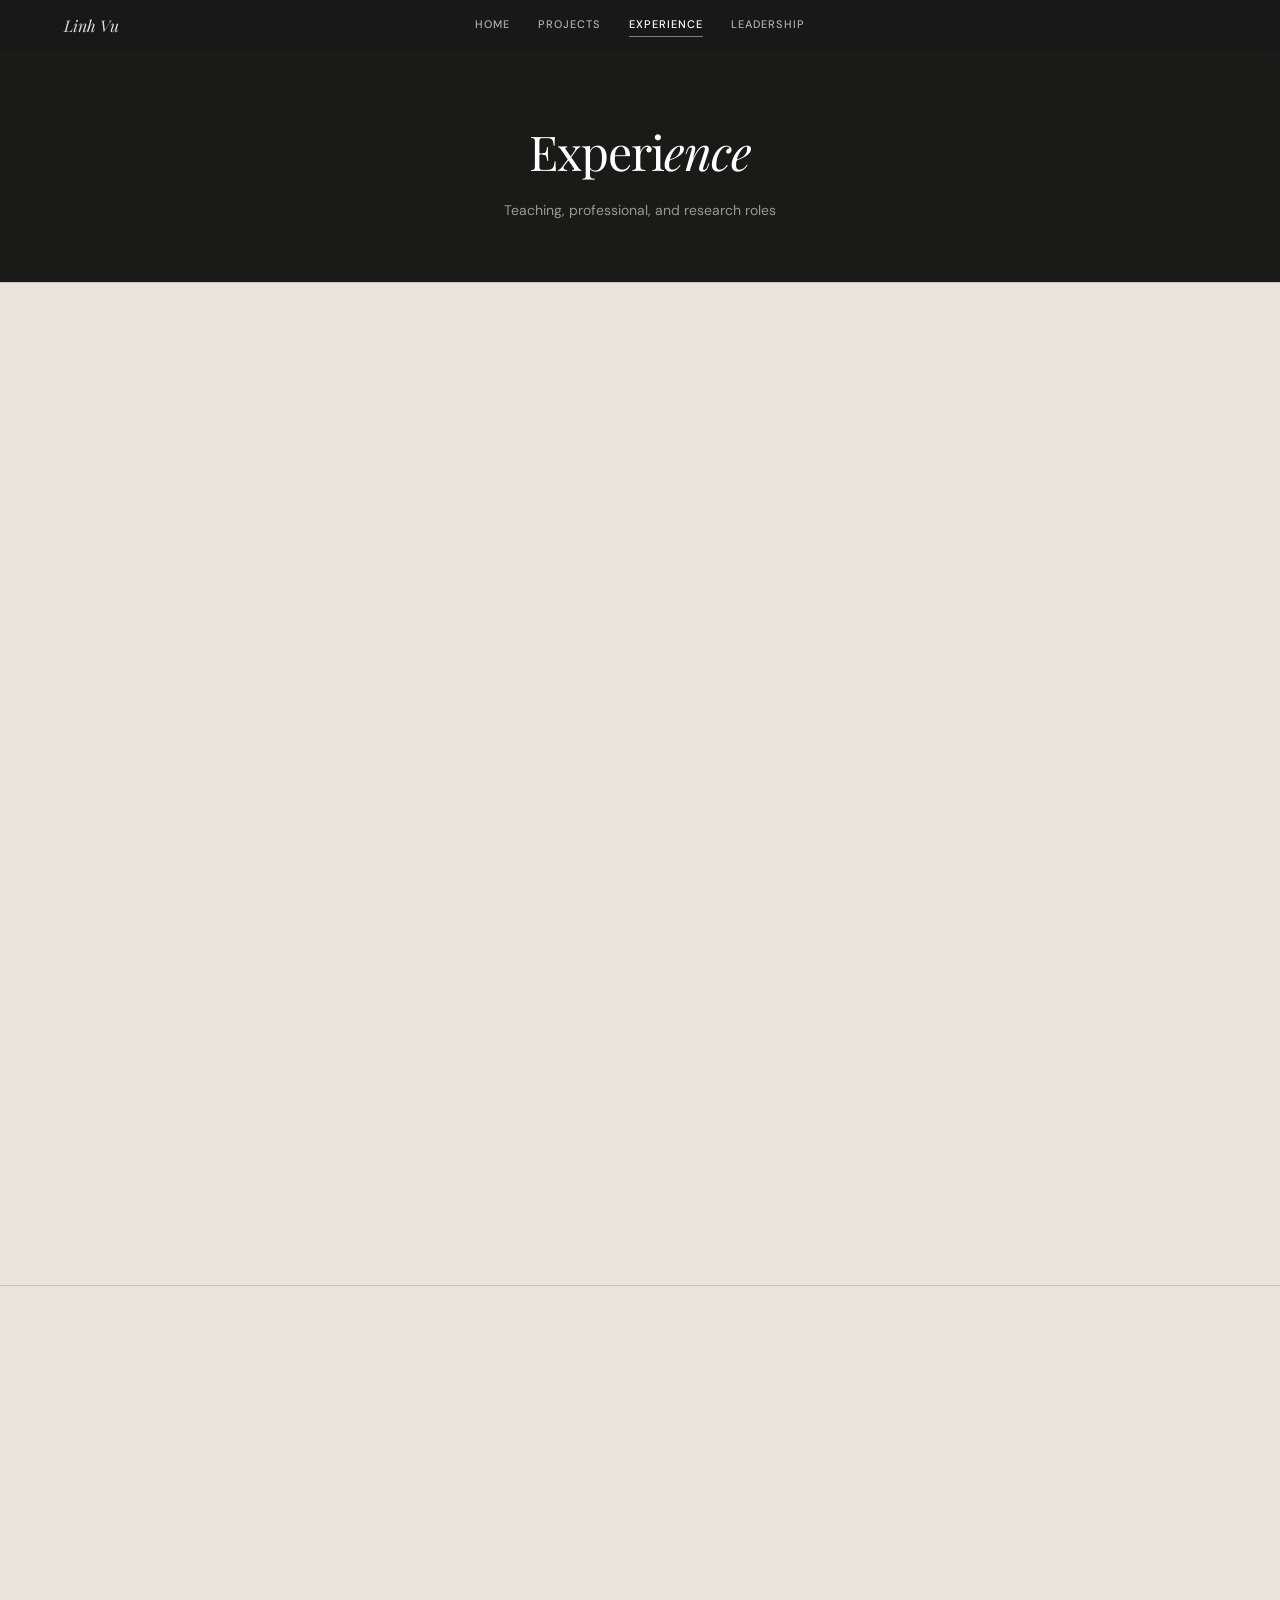
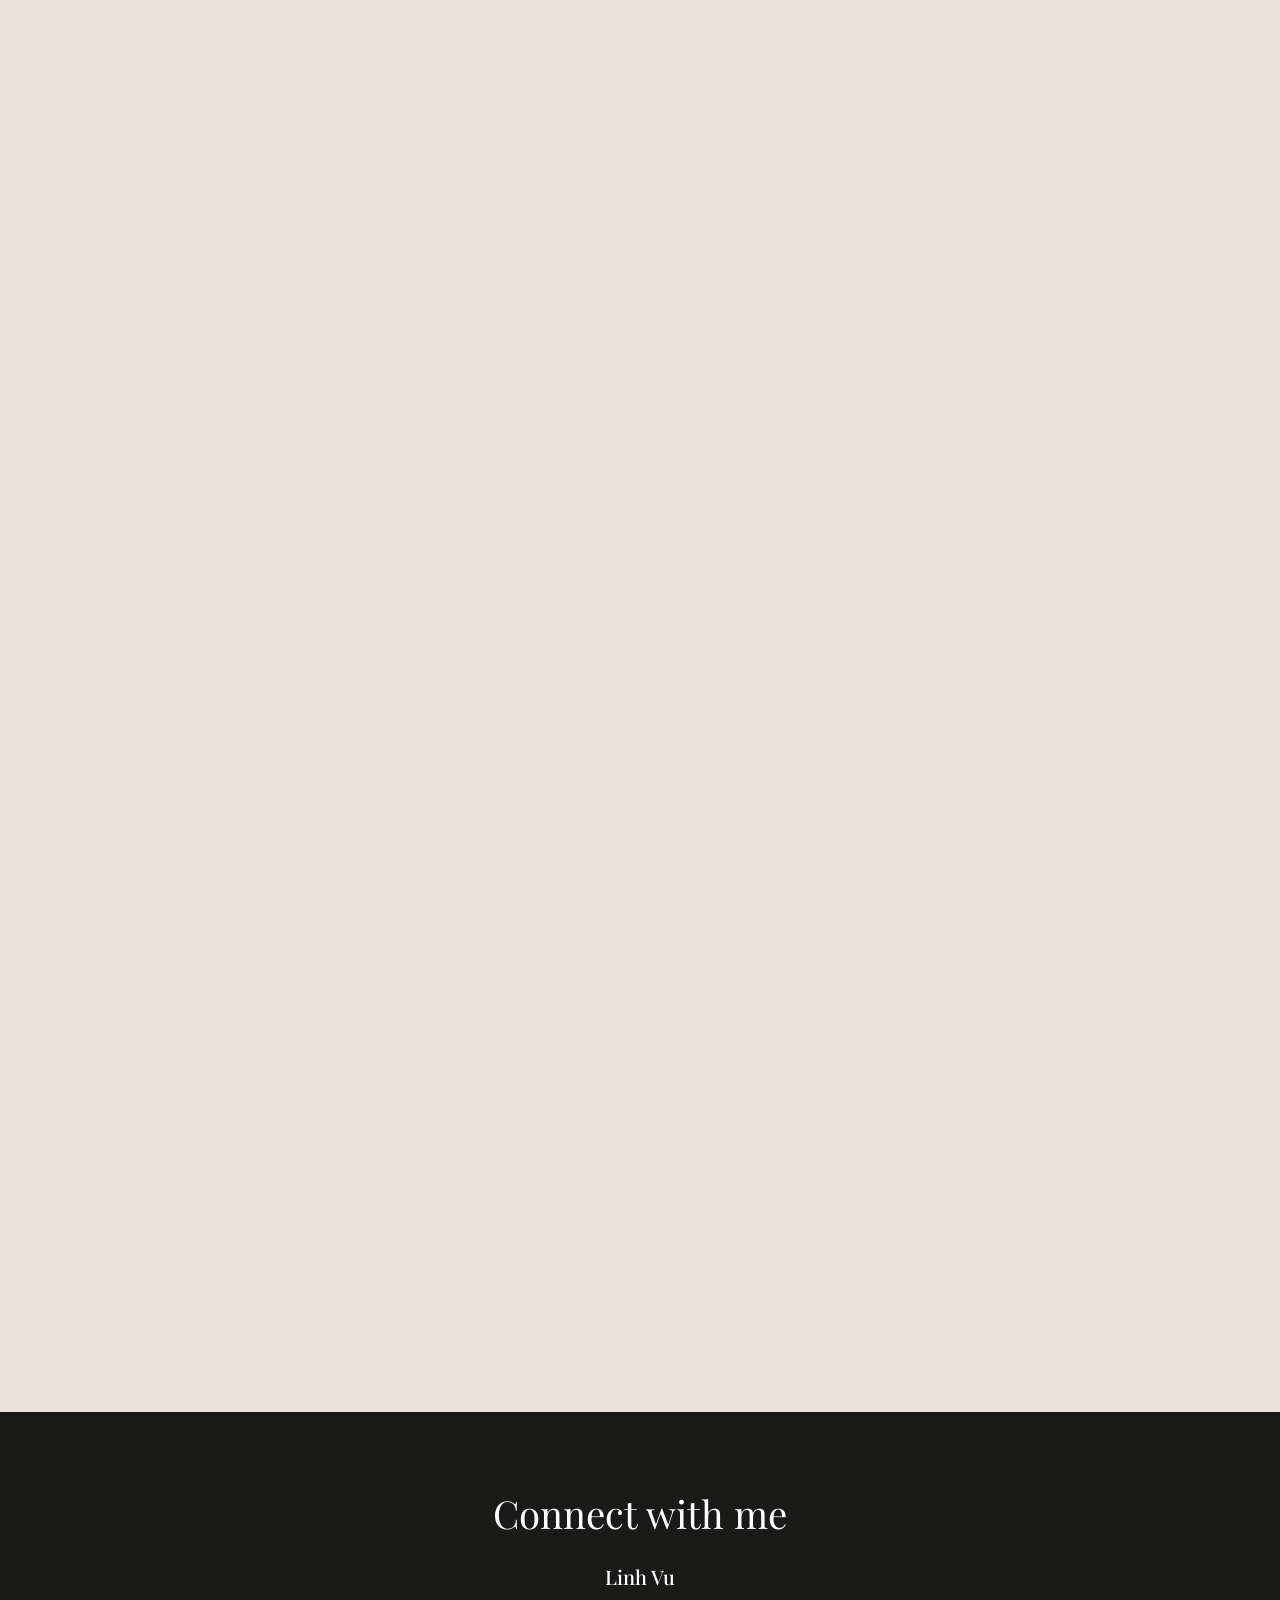
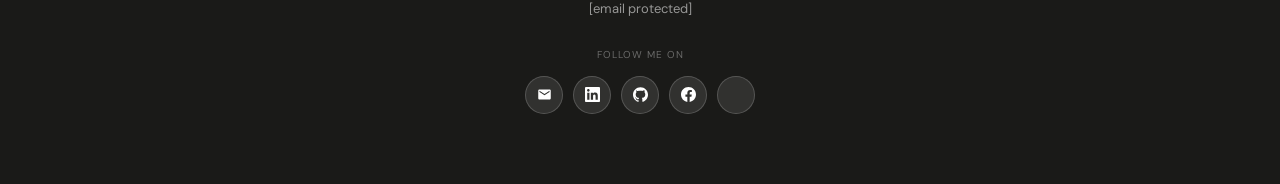
==== experience.html @ 5cef5784 "Add files via upload" ====
<!DOCTYPE html>
<html lang="en">
<head>
  <meta charset="UTF-8" />
  <meta name="viewport" content="width=device-width, initial-scale=1.0" />
  <title>Experience — Linh Vu</title>
  <link rel="preconnect" href="https://fonts.googleapis.com" />
  <link rel="preconnect" href="https://fonts.gstatic.com" crossorigin />
  <link href="https://fonts.googleapis.com/css2?family=Playfair+Display:ital,wght@0,400;0,500;0,700;1,400;1,500&family=DM+Sans:wght@300;400;500&display=swap" rel="stylesheet" />
  <link rel="stylesheet" href="style.css" />
</head>
<body>
<nav>
  <span class="nav-brand">Linh Vu</span>
  <div class="nav-links">
    <a href="index.html">Home</a>
    <a href="projects.html">Projects</a>
    <a href="experience.html" class="active">Experience</a>
    <a href="leadership.html">Leadership</a>
  </div>
  <div></div>
</nav>

<div class="page-hero">
  <h1>Experi<em>ence</em></h1>
  <p>Teaching, professional, and research roles</p>
</div>

<!-- briefcase icon dot used throughout -->

<section class="section" id="teaching">
  <div class="section-inner">
    <div class="section-label-wrap reveal"><div class="section-label">Teaching Experience</div></div>
    <div class="section-content">
      <div class="timeline reveal">

        <div class="timeline-item">
          <div class="timeline-dot"><svg viewBox="0 0 24 24"><rect x="2" y="7" width="20" height="14" rx="2"/><path d="M16 7V5a2 2 0 00-2-2h-4a2 2 0 00-2 2v2"/></svg></div>
          <div class="timeline-card">
            <div class="timeline-card-header">
              <div class="timeline-card-title">Freelance Tutor and Academic Adviser</div>
              <div class="timeline-card-date"><svg viewBox="0 0 24 24"><rect x="3" y="4" width="18" height="18" rx="2"/><line x1="16" y1="2" x2="16" y2="6"/><line x1="8" y1="2" x2="8" y2="6"/><line x1="3" y1="10" x2="21" y2="10"/></svg>Aug 2020 – Present</div>
            </div>
            <span class="timeline-card-org">Independent</span>
            <ul class="timeline-card-bullets">
              <li>Provide personalized instruction to students from secondary school to undergraduate levels in Data Analysis, Statistics, Calculus, Mathematics, Business Management, Economics, and Econometrics; prepare students for standardized tests through revision sessions and test-taking strategy coaching.</li>
              <li>Deliver academic advising on study pathways, major selection, and career orientation; support students in preparing applications for colleges, international programs, and scholarships.</li>
              <li>Maintained communication with students and parents to provide updates on learning progress.</li>
            </ul>
          </div>
        </div>

        <div class="timeline-item">
          <div class="timeline-dot"><svg viewBox="0 0 24 24"><rect x="2" y="7" width="20" height="14" rx="2"/><path d="M16 7V5a2 2 0 00-2-2h-4a2 2 0 00-2 2v2"/></svg></div>
          <div class="timeline-card">
            <div class="timeline-card-header">
              <div class="timeline-card-title">Undergraduate Associate (UA)</div>
              <div class="timeline-card-date"><svg viewBox="0 0 24 24"><rect x="3" y="4" width="18" height="18" rx="2"/><line x1="16" y1="2" x2="16" y2="6"/><line x1="8" y1="2" x2="8" y2="6"/><line x1="3" y1="10" x2="21" y2="10"/></svg>Sep 2023 – May 2024</div>
            </div>
            <span class="timeline-card-org">Rinella Learning Center, Miami University, United States of America</span>
            <ul class="timeline-card-bullets">
              <li>Supported research responsibilities: literature organization, data preparation, variable coding, and preliminary descriptive analysis; observed class sessions and provided qualitative feedback on student assignments to inform grading.</li>
              <li>Met with faculty mentor weekly to discuss student progress and teaching and research objectives.</li>
            </ul>
          </div>
        </div>

        <div class="timeline-item">
          <div class="timeline-dot"><svg viewBox="0 0 24 24"><rect x="2" y="7" width="20" height="14" rx="2"/><path d="M16 7V5a2 2 0 00-2-2h-4a2 2 0 00-2 2v2"/></svg></div>
          <div class="timeline-card">
            <div class="timeline-card-header">
              <div class="timeline-card-title">Supplemental Instruction (SI) Leader and Peer Tutor</div>
              <div class="timeline-card-date"><svg viewBox="0 0 24 24"><rect x="3" y="4" width="18" height="18" rx="2"/><line x1="16" y1="2" x2="16" y2="6"/><line x1="8" y1="2" x2="8" y2="6"/><line x1="3" y1="10" x2="21" y2="10"/></svg>Aug 2022 – May 2023</div>
            </div>
            <span class="timeline-card-org">Department of Statistics, Miami University, United States of America</span>
            <ul class="timeline-card-bullets">
              <li>Selected as a SI Leader and Peer Tutor for undergraduate data science courses; completed mandatory training in evidence-based peer teaching methodologies and collaborative learning techniques.</li>
              <li>Delivered two SI sessions per week focused on helping students "learn how to learn": note-taking strategies, memory skills, self-testing methods, and test preparation techniques.</li>
            </ul>
          </div>
        </div>

      </div>
    </div>
  </div>
</section>

<section class="section" id="professional">
  <div class="section-inner">
    <div class="section-label-wrap reveal"><div class="section-label">Professional Experience</div></div>
    <div class="section-content">
      <div class="timeline reveal">

        <div class="timeline-item">
          <div class="timeline-dot"><svg viewBox="0 0 24 24"><rect x="2" y="7" width="20" height="14" rx="2"/><path d="M16 7V5a2 2 0 00-2-2h-4a2 2 0 00-2 2v2"/></svg></div>
          <div class="timeline-card">
            <div class="timeline-card-header">
              <div class="timeline-card-title">Business Consultant / Data Engineer</div>
              <div class="timeline-card-date"><svg viewBox="0 0 24 24"><rect x="3" y="4" width="18" height="18" rx="2"/><line x1="16" y1="2" x2="16" y2="6"/><line x1="8" y1="2" x2="8" y2="6"/><line x1="3" y1="10" x2="21" y2="10"/></svg>Sep 2024 – Jan 2025</div>
            </div>
            <span class="timeline-card-org">Bitcar Vietnam Joint Stock Company, Vietnam</span>
            <ul class="timeline-card-bullets">
              <li>Automated data collection workflows using Octoparse web scraping to extract competitor pricing, market trend data, customer reviews, and accessory pricing for EV models to inform Vietnam pre-launch strategy.</li>
              <li>Built data pipelines in Python to process 50K+ records and performed extensive EDA for competitor analysis and market analysis.</li>
            </ul>
          </div>
        </div>

        <div class="timeline-item">
          <div class="timeline-dot"><svg viewBox="0 0 24 24"><rect x="2" y="7" width="20" height="14" rx="2"/><path d="M16 7V5a2 2 0 00-2-2h-4a2 2 0 00-2 2v2"/></svg></div>
          <div class="timeline-card">
            <div class="timeline-card-header">
              <div class="timeline-card-title">Analytics Associate</div>
              <div class="timeline-card-date"><svg viewBox="0 0 24 24"><rect x="3" y="4" width="18" height="18" rx="2"/><line x1="16" y1="2" x2="16" y2="6"/><line x1="8" y1="2" x2="8" y2="6"/><line x1="3" y1="10" x2="21" y2="10"/></svg>Jun 2024 – Aug 2024</div>
            </div>
            <span class="timeline-card-org">CCS Fundraising, United States of America</span>
            <ul class="timeline-card-bullets">
              <li>Analyzed donor engagement patterns using R (tidyverse, caret) and Python; developed data preprocessing scripts for cleaning, transforming, and integrating complex donor databases.</li>
              <li>Built prototype analytics tools using MySQL, Docker, and Streamlit for donor retention visualization.</li>
              <li>Produced comprehensive reports and interactive dashboards to support fundraising strategies.</li>
            </ul>
          </div>
        </div>

        <div class="timeline-item">
          <div class="timeline-dot"><svg viewBox="0 0 24 24"><rect x="2" y="7" width="20" height="14" rx="2"/><path d="M16 7V5a2 2 0 00-2-2h-4a2 2 0 00-2 2v2"/></svg></div>
          <div class="timeline-card">
            <div class="timeline-card-header">
              <div class="timeline-card-title">Product Development Intern</div>
              <div class="timeline-card-date"><svg viewBox="0 0 24 24"><rect x="3" y="4" width="18" height="18" rx="2"/><line x1="16" y1="2" x2="16" y2="6"/><line x1="8" y1="2" x2="8" y2="6"/><line x1="3" y1="10" x2="21" y2="10"/></svg>Jun 2023 – Aug 2023</div>
            </div>
            <span class="timeline-card-org">Bristol-Myers Squibb, United States of America</span>
            <ul class="timeline-card-bullets">
              <li>Created automated reporting workflows using Microsoft Power Platform (Power Apps and Power Automate), reducing manual reporting time by approximately 80% and data entry errors by 50%.</li>
              <li>Designed standardized workflow documentation for portfolio reporting, adopted across the Portfolio Strategy team, increasing team productivity by approximately 25%.</li>
            </ul>
          </div>
        </div>

        <div class="timeline-item">
          <div class="timeline-dot"><svg viewBox="0 0 24 24"><rect x="2" y="7" width="20" height="14" rx="2"/><path d="M16 7V5a2 2 0 00-2-2h-4a2 2 0 00-2 2v2"/></svg></div>
          <div class="timeline-card">
            <div class="timeline-card-header">
              <div class="timeline-card-title">STEM Curriculum Developer (Project Collaborator)</div>
              <div class="timeline-card-date"><svg viewBox="0 0 24 24"><rect x="3" y="4" width="18" height="18" rx="2"/><line x1="16" y1="2" x2="16" y2="6"/><line x1="8" y1="2" x2="8" y2="6"/><line x1="3" y1="10" x2="21" y2="10"/></svg>Aug 2023 – Nov 2023</div>
            </div>
            <span class="timeline-card-org">GeneStory Joint Stock Company, Vietnam (Remote)</span>
            <ul class="timeline-card-bullets">
              <li>Designed a 4-module STEM education curriculum with project-based learning activities in biology, health sciences, and scientific computing for K-12 learners and parents.</li>
              <li>Created educational materials and videos for an Open Day event reaching 200+ participants.</li>
            </ul>
          </div>
        </div>

        <div class="timeline-item">
          <div class="timeline-dot"><svg viewBox="0 0 24 24"><rect x="2" y="7" width="20" height="14" rx="2"/><path d="M16 7V5a2 2 0 00-2-2h-4a2 2 0 00-2 2v2"/></svg></div>
          <div class="timeline-card">
            <div class="timeline-card-header">
              <div class="timeline-card-title">Business Analyst / Investor Relations Intern</div>
              <div class="timeline-card-date"><svg viewBox="0 0 24 24"><rect x="3" y="4" width="18" height="18" rx="2"/><line x1="16" y1="2" x2="16" y2="6"/><line x1="8" y1="2" x2="8" y2="6"/><line x1="3" y1="10" x2="21" y2="10"/></svg>May 2022 – Aug 2022</div>
            </div>
            <span class="timeline-card-org">GeneStory Joint Stock Company, Vietnam</span>
            <ul class="timeline-card-bullets">
              <li>Performed quantitative analysis and produced visualizations of customer insights and strategic roadmap for pharmaceutical and genomics industries; supported the Investor Relations team with market research and documentation for startup competitions.</li>
              <li>Collaborated with clinical experts to develop bilingual scientific genetic testing reports (English and Vietnamese) for healthcare providers.</li>
            </ul>
          </div>
        </div>

        <div class="timeline-item">
          <div class="timeline-dot"><svg viewBox="0 0 24 24"><rect x="2" y="7" width="20" height="14" rx="2"/><path d="M16 7V5a2 2 0 00-2-2h-4a2 2 0 00-2 2v2"/></svg></div>
          <div class="timeline-card">
            <div class="timeline-card-header">
              <div class="timeline-card-title">Data Integration and Visualization Intern</div>
              <div class="timeline-card-date"><svg viewBox="0 0 24 24"><rect x="3" y="4" width="18" height="18" rx="2"/><line x1="16" y1="2" x2="16" y2="6"/><line x1="8" y1="2" x2="8" y2="6"/><line x1="3" y1="10" x2="21" y2="10"/></svg>Aug 2022 – Apr 2023</div>
            </div>
            <span class="timeline-card-org">IT Services, Miami University, United States of America</span>
            <ul class="timeline-card-bullets">
              <li>Developed Excel-based metrics and formulas to measure customer satisfaction from campus surveys.</li>
              <li>Built Tableau dashboards to visualize IT service usage patterns and performance indicators for university stakeholders.</li>
              <li>Implemented an iPaaS solution to systematize task reminders and follow-ups, increasing productivity and responsiveness across the department.</li>
            </ul>
          </div>
        </div>

      </div>
    </div>
  </div>
</section>

<footer class="footer" id="connect">
  <div class="footer-title">Connect with me</div>
  <div class="footer-name">Linh Vu</div>
  <div class="footer-email"><a href="/cdn-cgi/l/email-protection" class="__cf_email__" data-cfemail="402c292e286e2e346e36353500272d21292c6e232f2d">[email&#160;protected]</a></div>
  <div class="footer-label">Follow me on</div>
  <div class="social-links">
    <a href="/cdn-cgi/l/email-protection#9af6f3f4f2b4f4eeb4ecefefdafdf7fbf3f6b4f9f5f7" class="social-link" title="Email"><svg viewBox="0 0 24 24"><path d="M20 4H4c-1.1 0-2 .9-2 2v12c0 1.1.9 2 2 2h16c1.1 0 2-.9 2-2V6c0-1.1-.9-2-2-2zm0 4l-8 5-8-5V6l8 5 8-5v2z"/></svg></a>
    <a href="https://www.linkedin.com/in/linhvu11/" target="_blank" class="social-link" title="LinkedIn"><svg viewBox="0 0 24 24"><path d="M20.447 20.452h-3.554v-5.569c0-1.328-.027-3.037-1.852-3.037-1.853 0-2.136 1.445-2.136 2.939v5.667H9.351V9h3.414v1.561h.046c.477-.9 1.637-1.85 3.37-1.85 3.601 0 4.267 2.37 4.267 5.455v6.286zM5.337 7.433c-1.144 0-2.063-.926-2.063-2.065 0-1.138.92-2.063 2.063-2.063 1.14 0 2.064.925 2.064 2.063 0 1.139-.925 2.065-2.064 2.065zm1.782 13.019H3.555V9h3.564v11.452zM22.225 0H1.771C.792 0 0 .774 0 1.729v20.542C0 23.227.792 24 1.771 24h20.451C23.2 24 24 23.227 24 22.271V1.729C24 .774 23.2 0 22.222 0h.003z"/></svg></a>
    <a href="https://github.com/linhvu115" target="_blank" class="social-link" title="GitHub"><svg viewBox="0 0 24 24"><path d="M12 .297c-6.63 0-12 5.373-12 12 0 5.303 3.438 9.8 8.205 11.385.6.113.82-.258.82-.577 0-.285-.01-1.04-.015-2.04-3.338.724-4.042-1.61-4.042-1.61C4.422 18.07 3.633 17.7 3.633 17.7c-1.087-.744.084-.729.084-.729 1.205.084 1.838 1.236 1.838 1.236 1.07 1.835 2.809 1.305 3.495.998.108-.776.417-1.305.76-1.605-2.665-.3-5.466-1.332-5.466-5.93 0-1.31.465-2.38 1.235-3.22-.135-.303-.54-1.523.105-3.176 0 0 1.005-.322 3.3 1.23.96-.267 1.98-.399 3-.405 1.02.006 2.04.138 3 .405 2.28-1.552 3.285-1.23 3.285-1.23.645 1.653.24 2.873.12 3.176.765.84 1.23 1.91 1.23 3.22 0 4.61-2.805 5.625-5.475 5.92.42.36.81 1.096.81 2.22 0 1.606-.015 2.896-.015 3.286 0 .315.21.69.825.57C20.565 22.092 24 17.592 24 12.297c0-6.627-5.373-12-12-12"/></svg></a>
    <a href="https://www.facebook.com/YOUR_FB" target="_blank" class="social-link" title="Facebook"><svg viewBox="0 0 24 24"><path d="M24 12.073c0-6.627-5.373-12-12-12s-12 5.373-12 12c0 5.99 4.388 10.954 10.125 11.854v-8.385H7.078v-3.47h3.047V9.43c0-3.007 1.792-4.669 4.533-4.669 1.312 0 2.686.235 2.686.235v2.953H15.83c-1.491 0-1.956.925-1.956 1.874v2.25h3.328l-.532 3.47h-2.796v8.385C19.612 23.027 24 18.062 24 12.073z"/></svg></a>
    <a href="https://medium.com/@YOUR_MEDIUM" target="_blank" class="social-link" title="Medium"><svg viewBox="0 0 24 24"><path d="M13.54 12a6.8 6.8 0 01-6.77 6.82A6.8 6.8 0 010 12a6.8 6.8 0 016.77-6.82A6.8 6.8 0 0113.54 12zM20.96 12c0 3.54-1.51 6.42-3.38 6.42-1.87 0-3.39-2.88-3.39-6.42s1.52-6.42 3.39-6.42 3.38 2.88 3.38 6.42M24 12c0 3.17-.53
---- style.css ----
:root {
  --bg: #e8e4db;
  --bg-card: #ede9e1;
  --bg-dark: #1a1a18;
  --text: #1a1a18;
  --text-light: #5a5a52;
  --border-subtle: #c8c4bb;
  --white: #ffffff;
  --serif: 'Playfair Display', Georgia, serif;
  --sans: 'DM Sans', system-ui, sans-serif;
  --nav-h: 52px;
  --content-max: 980px;
  /* min 20px so mobile has breathing room matching hero padding */
  --page-pad: clamp(20px, 5vw, 80px);
  --dot-size: 28px;
  --line-left: 13px; /* center of the 2px line = (dot-size/2) - 1 */
}

*, *::before, *::after { box-sizing: border-box; margin: 0; padding: 0; }
html { scroll-behavior: smooth; }
body {
  font-family: var(--sans);
  background: var(--bg);
  color: var(--text);
  font-size: 15px;
  line-height: 1.65;
  -webkit-font-smoothing: antialiased;
  min-width: 320px;
}
a { color: inherit; text-decoration: none; }

/* ══ NAV ══ */
nav {
  position: fixed; top: 0; left: 0; right: 0; z-index: 500;
  display: grid; grid-template-columns: 1fr auto 1fr;
  align-items: center;
  padding: 0 clamp(20px, 5vw, 80px);
  height: var(--nav-h);
  background: rgba(26,24,24,0.96);
  backdrop-filter: blur(10px);
}
.nav-brand {
  color: white; font-family: var(--serif); font-size: 1rem;
  font-style: italic; opacity: 0.85; justify-self: start;
}
.nav-links { display: flex; gap: 28px; align-items: center; }
nav a {
  color: rgba(255,255,255,0.65); font-size: 11px;
  letter-spacing: 0.09em; text-transform: uppercase; font-weight: 500;
  transition: color 0.2s; padding-bottom: 2px;
  border-bottom: 1.5px solid transparent;
}
nav a:hover { color: white; }
nav a.active { color: white; border-bottom-color: rgba(255,255,255,0.45); }

/* ══ SECTIONS ══ */
.section { padding: 80px 0; border-top: 1px solid var(--border-subtle); }
.section-inner {
  max-width: var(--content-max);
  margin: 0 auto;
  padding: 0 var(--page-pad);
}
.section-label-wrap { text-align: center; margin-bottom: 48px; }
.section-label { font-family: var(--sans); font-size: 1.6rem; font-weight: 700; color: var(--text); }
.section-label-hint { font-size: 12px; color: var(--text-light); font-style: italic; margin-top: 6px; }
.section-content { min-width: 0; }

/* ══ PAGE HERO ══ */
.page-hero {
  background: var(--bg-dark); color: white;
  padding: calc(var(--nav-h) + 60px) var(--page-pad) 60px;
  text-align: center;
}
.page-hero h1 { font-family: var(--serif); font-size: 3rem; font-weight: 400; letter-spacing: -0.02em; }
.page-hero h1 em { font-style: italic; }
.page-hero p { font-size: 14px; color: rgba(255,255,255,0.55); margin-top: 8px; }

/* ══════════════════════════════════════
   TIMELINE — fixed alignment
   Line is at left: var(--line-left) = 13px (center of 2px line)
   Dot (28px wide) center = left: 0 (timeline-item padding-left) - dot/2
   timeline padding-left = dot-size + gap = 28 + 20 = 48px
══════════════════════════════════════ */
.timeline {
  position: relative;
  padding-left: 48px; /* dot(28) + gap(20) */
}
/* The vertical line — centered at var(--line-left) */
.timeline::before {
  content: '';
  position: absolute;
  left: var(--line-left);
  top: -32px;   /* extend well above first dot for visual breathing room */
  bottom: 0;
  width: 2px;
  background: var(--bg-dark);
  border-radius: 1px;
}

.timeline-item { position: relative; margin-bottom: 24px; }
.timeline-item:last-child { margin-bottom: 0; }

/* Dot: centered on the line
   left = line-left - dot-size/2 = 13 - 14 = -1px relative to timeline
   But timeline-item starts at padding-left=48, so dot left = -(48 - line-left + dot-size/2)
   Simpler: absolute from timeline-item, left = -(48 - 13 - 14) = -21px... 
   Actually: dot center should be at x=13 from timeline left edge.
   timeline-item starts at x=48 in timeline.
   So dot left from timeline-item = 13 - 48 - dot-size/2 ... 
   Use: left = -(48px - 13px) - 14px = -35 - 14 = correct
   Simplest: left = calc(0px - 48px + var(--line-left) - var(--dot-size)/2)
           = calc(-48px + 13px - 14px) = -49px... 
   Just test empirically: dot.left = -42px centers a 28px dot on line at 13px from timeline edge
*/
.timeline-dot {
  position: absolute;
  left: -49px;   /* center of 28px dot aligns to line at x=13 from timeline edge */
  top: 16px;
  width: var(--dot-size);
  height: var(--dot-size);
  border-radius: 50%;
  background: var(--bg);
  border: 2px solid var(--bg-dark);
  display: flex; align-items: center; justify-content: center;
  z-index: 1;
}
.timeline-dot svg {
  width: 13px; height: 13px;
  stroke: var(--bg-dark); stroke-width: 1.8;
  fill: none; stroke-linecap: round; stroke-linejoin: round;
}

/* Card */
.timeline-card {
  background: var(--bg-card);
  border: 1.5px solid var(--bg-dark);
  border-radius: 8px;
  padding: 20px 24px;
  transition: box-shadow 0.2s, transform 0.2s;
}
.timeline-card:hover { box-shadow: 0 4px 20px rgba(0,0,0,0.12); transform: translateY(-1px); }

.timeline-card-header {
  display: flex; justify-content: space-between;
  align-items: flex-start; gap: 12px; margin-bottom: 4px;
}
.timeline-card-title { font-weight: 700; font-size: 16px; line-height: 1.3; }
.timeline-card-date {
  display: flex; align-items: center; gap: 4px;
  font-size: 13px; color: var(--text-light);
  white-space: nowrap; flex-shrink: 0; padding-top: 2px;
}
.timeline-card-date svg { width: 12px; height: 12px; fill: none; stroke: var(--text-light); stroke-width: 1.8; }
.timeline-card-org { font-size: 15px; font-weight: 500; color: var(--text); margin-bottom: 12px; display: block; }
.timeline-card-bullets { padding-left: 18px; }
.timeline-card-bullets li { font-size: 15px; line-height: 1.7; margin-bottom: 7px; }
.timeline-card-bullets li:last-child { margin-bottom: 0; }

.edu-meta { font-size: 14px; color: var(--text-light); font-style: italic; margin-bottom: 10px; }
.edu-awards-list { list-style: none; font-size: 15px; }
.edu-awards-list li { padding: 2px 0; }

/* ══ COURSEWORK DROPDOWN ══ */
.coursework-toggle {
  display: inline-flex; align-items: center; gap: 6px;
  font-size: 13px; font-weight: 500; color: var(--text-light);
  background: none; border: 1.5px solid var(--border-subtle);
  border-radius: 4px; padding: 5px 12px; cursor: pointer;
  transition: all 0.15s; font-family: var(--sans); margin-top: 12px;
}
.coursework-toggle:hover { border-color: var(--text); color: var(--text); }
.coursework-toggle.open { border-color: var(--text); color: var(--text); background: rgba(0,0,0,0.03); }
.coursework-toggle svg { width: 11px; height: 11px; fill: none; stroke: currentColor; stroke-width: 2; transition: transform 0.22s ease; }
.coursework-toggle.open svg { transform: rotate(180deg); }

.coursework-panel {
  display: none; margin-top: 14px; padding: 16px 18px;
  background: var(--bg); border: 1px solid var(--border-subtle);
  border-radius: 6px; font-size: 14px; line-height: 1.7;
}
.coursework-panel.open { display: block; animation: dropIn 0.2s ease; }
@keyframes dropIn { from { opacity: 0; transform: translateY(-5px); } to { opacity: 1; transform: none; } }
.cw-subhead { font-weight: 700; font-size: 11px; letter-spacing: 0.07em; text-transform: uppercase; color: var(--text-light); margin: 14px 0 8px; }
.cw-subhead:first-child { margin-top: 0; }
.coursework-panel p { margin-bottom: 6px; font-size: 14px; }
.coursework-panel p strong { font-weight: 700; font-style: italic; }
.coursework-panel p:last-child { margin-bottom: 0; }

/* ══ SKILLS ══ */
.skills-two-col { display: grid; grid-template-columns: 1fr 1fr; gap: 0 60px; }
.skills-col-head { font-family: var(--serif); font-size: 1.05rem; font-weight: 400; margin-bottom: 20px; padding-bottom: 10px; border-bottom: 1px solid var(--border-subtle); }
.skills-group { margin-bottom: 20px; }
.skills-group:last-child { margin-bottom: 0; }
.skills-group-title { font-weight: 600; font-size: 11px; letter-spacing: 0.08em; text-transform: uppercase; margin-bottom: 5px; color: var(--text-light); }
.skills-category-desc { font-size: 15px; line-height: 1.65; }

/* ══ LANGUAGES ══ */
.lang-list { display: flex; gap: 60px; justify-content: center; flex-wrap: wrap; }
.lang-item { text-align: center; }
.lang-donut { position: relative; width: 80px; height: 80px; margin: 0 auto 10px; }
.lang-donut svg { width: 80px; height: 80px; transform: rotate(-90deg); }
.lang-donut circle { fill: none; stroke-width: 7; stroke-linecap: round; }
.lang-donut .track { stroke: var(--border-subtle); }
.lang-donut .fill { stroke: var(--bg-dark); }
.lang-donut-pct { position: absolute; inset: 0; display: flex; align-items: center; justify-content: center; font-size: 14px; font-weight: 600; }
.lang-name { font-size: 13px; font-weight: 500; }

/* ══ PROJECTS GRID ══ */
.projects-grid { display: grid; grid-template-columns: repeat(3, 1fr); gap: 20px; }
.project-card { cursor: pointer; transition: transform 0.2s; }
.project-card:hover { transform: translateY(-3px); }
.project-thumb-placeholder {
  width: 100%; aspect-ratio: 4/3;
  background: var(--bg-card);
  border: 1.5px solid var(--bg-dark);
  border-radius: 6px;
  display: flex; align-items: center; justify-content: center;
  font-size: 11px; color: var(--text-light); padding: 10px; text-align: center;
}
.project-title { font-size: 14px; font-weight: 600; margin-top: 8px; line-height: 1.4; }
.project-year { font-size: 12px; font-style: italic; color: var(--text-light); margin-top: 2px; }

/* ══ MODAL (fallback) ══ */
.modal-overlay { display: none; position: fixed; inset: 0; background: rgba(0,0,0,0.45); z-index: 1000; align-items: center; justify-content: center; padding: 20px; }
.modal-overlay.open { display: flex; }
.modal { background: var(--white); border-radius: 8px; max-width: 680px; width: 100%; max-height: 88vh; overflow-y: auto; padding: 32px; position: relative; animation: modalIn 0.2s ease; }
@keyframes modalIn { from { opacity: 0; transform: scale(0.97) translateY(6px); } to { opacity: 1; transform: scale(1) translateY(0); } }
.modal-close { position: absolute; top: 14px; right: 14px; width: 28px; height: 28px; border-radius: 50%; border: 1.5px solid var(--text); background: none; cursor: pointer; display: flex; align-items: center; justify-content: center; font-size: 14px; }
.modal-close:hover { background: var(--bg-dark); color: white; border-color: var(--bg-dark); }
.modal-title { font-weight: 700; font-size: 17px; margin-bottom: 6px; line-height: 1.4; }
.modal-meta { font-size: 13px; color: var(--text-light); margin-bottom: 4px; }
.modal-meta em { font-style: italic; }
.modal-year { font-size: 13px; color: var(--text-light); margin-bottom: 16px; }
.modal-sep { border: none; border-top: 1px solid var(--border-subtle); margin: 14px 0; }
.modal-body ul { padding-left: 18px; }
.modal-body li { font-size: 14px; margin-bottom: 7px; line-height: 1.65; }
.modal-body p { font-size: 14px; margin-bottom: 8px; line-height: 1.7; }
.modal-note { font-size: 12px; font-style: italic; color: var(--text-light); margin-top: 14px; }
.btn-read { display: inline-block; background: var(--bg-dark); color: white; padding: 10px 22px; border-radius: 30px; font-size: 13px; font-weight: 500; margin-top: 16px; transition: opacity 0.2s; }
.btn-read:hover { opacity: 0.8; }

/* ══ FOOTER ══ */
.footer { background: var(--bg-dark); color: white; text-align: center; padding: 70px 40px; }
.footer-title { font-family: var(--serif); font-size: 2.4rem; font-weight: 400; margin-bottom: 14px; }
.footer-name { font-family: var(--serif); font-size: 20px; font-weight: 500; margin-bottom: 5px; }
.footer-email { font-size: 13px; color: rgba(255,255,255,0.55); margin-bottom: 28px; }
.footer-label { font-size: 10px; letter-spacing: 0.1em; text-transform: uppercase; color: rgba(255,255,255,0.35); margin-bottom: 12px; }
.social-links { display: flex; gap: 10px; justify-content: center; }
.social-link { width: 38px; height: 38px; border-radius: 50%; background: rgba(255,255,255,0.1); display: flex; align-items: center; justify-content: center; transition: background 0.2s; border: 1px solid rgba(255,255,255,0.18); }
.social-link:hover { background: rgba(255,255,255,0.22); }
.social-link svg { width: 15px; height: 15px; fill: white; }

/* ══ REVEAL ══ */
.reveal { opacity: 0; transform: translateY(18px); transition: opacity 0.5s ease, transform 0.5s ease; }
.reveal.visible { opacity: 1; transform: none; }

/* ══ MOBILE responsive adjustments ══ */
@media (max-width: 600px) {
  .skills-two-col { grid-template-columns: 1fr; gap: 32px; }
  .projects-grid { grid-template-columns: repeat(2, 1fr); gap: 14px; }
  .lang-list { gap: 32px; }
  .timeline-card-header { flex-direction: column; gap: 4px; }
  .timeline-card-date { font-size: 12px; }
}
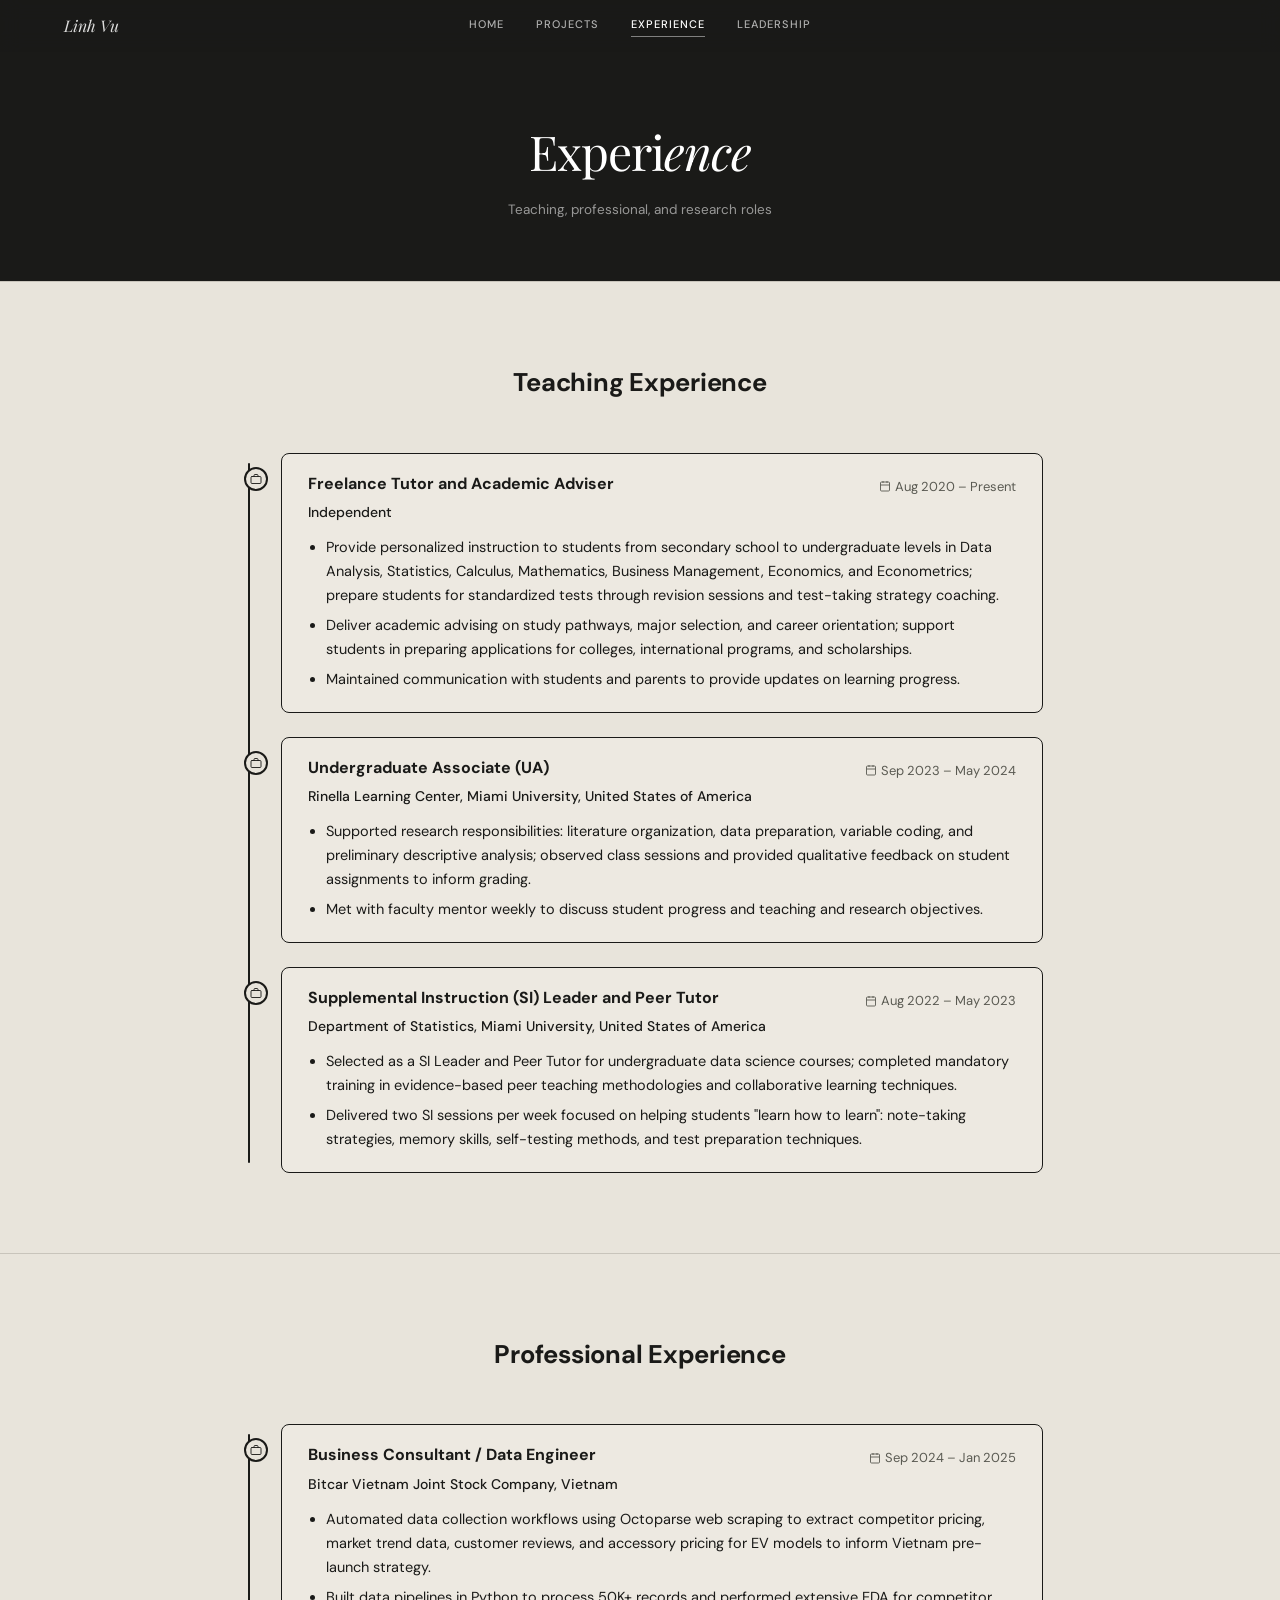
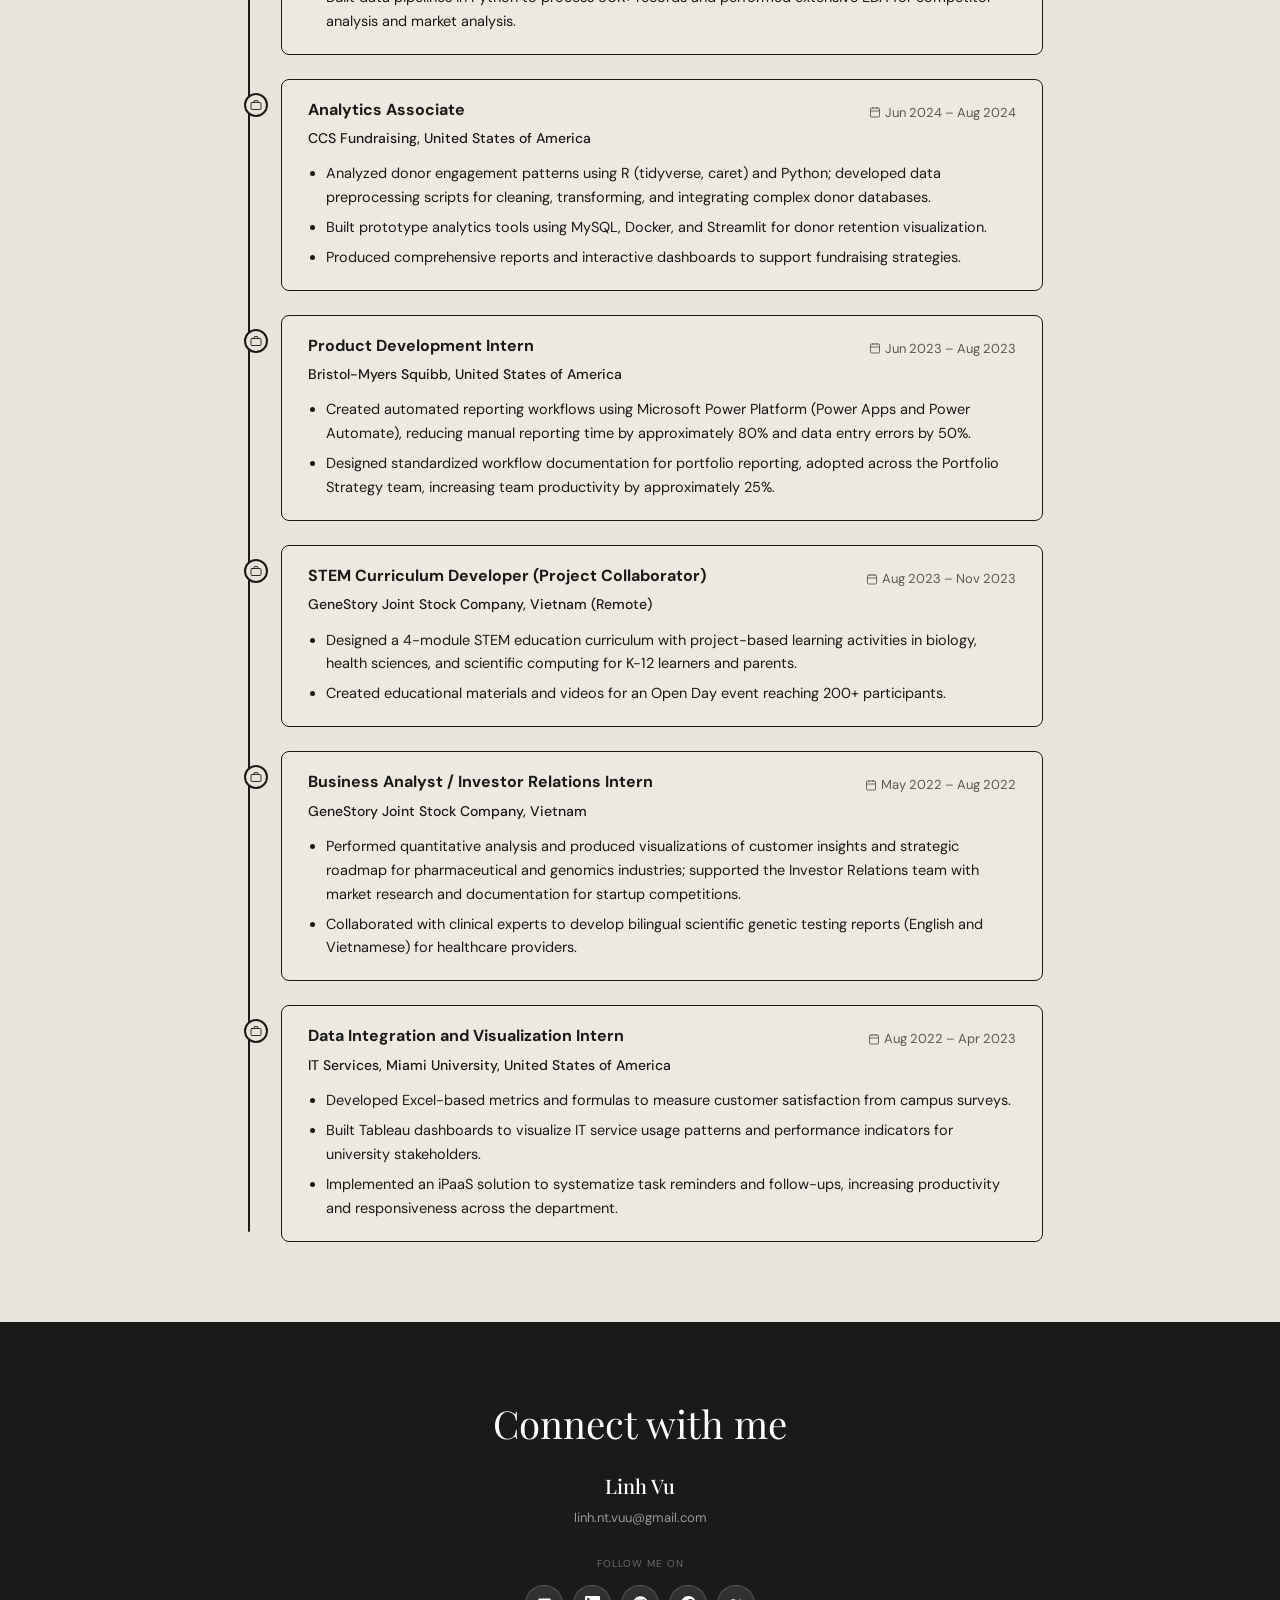
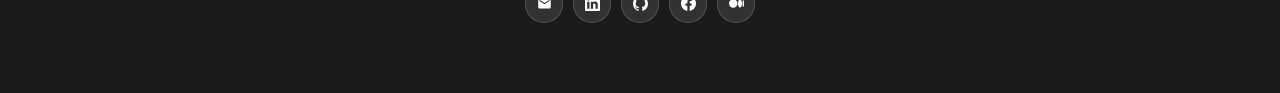
==== commit 88653131: "Add files via upload" ====
--- a/experience.html
+++ b/experience.html
@@ -191,11 +191,16 @@
 <footer class="footer" id="connect">
   <div class="footer-title">Connect with me</div>
   <div class="footer-name">Linh Vu</div>
-  <div class="footer-email"><a href="/cdn-cgi/l/email-protection" class="__cf_email__" data-cfemail="402c292e286e2e346e36353500272d21292c6e232f2d">[email&#160;protected]</a></div>
+  <div class="footer-email">linh.nt.vuu@gmail.com</div>
   <div class="footer-label">Follow me on</div>
   <div class="social-links">
-    <a href="/cdn-cgi/l/email-protection#9af6f3f4f2b4f4eeb4ecefefdafdf7fbf3f6b4f9f5f7" class="social-link" title="Email"><svg viewBox="0 0 24 24"><path d="M20 4H4c-1.1 0-2 .9-2 2v12c0 1.1.9 2 2 2h16c1.1 0 2-.9 2-2V6c0-1.1-.9-2-2-2zm0 4l-8 5-8-5V6l8 5 8-5v2z"/></svg></a>
+    <a href="mailto:linh.nt.vuu@gmail.com" class="social-link" title="Email"><svg viewBox="0 0 24 24"><path d="M20 4H4c-1.1 0-2 .9-2 2v12c0 1.1.9 2 2 2h16c1.1 0 2-.9 2-2V6c0-1.1-.9-2-2-2zm0 4l-8 5-8-5V6l8 5 8-5v2z"/></svg></a>
     <a href="https://www.linkedin.com/in/linhvu11/" target="_blank" class="social-link" title="LinkedIn"><svg viewBox="0 0 24 24"><path d="M20.447 20.452h-3.554v-5.569c0-1.328-.027-3.037-1.852-3.037-1.853 0-2.136 1.445-2.136 2.939v5.667H9.351V9h3.414v1.561h.046c.477-.9 1.637-1.85 3.37-1.85 3.601 0 4.267 2.37 4.267 5.455v6.286zM5.337 7.433c-1.144 0-2.063-.926-2.063-2.065 0-1.138.92-2.063 2.063-2.063 1.14 0 2.064.925 2.064 2.063 0 1.139-.925 2.065-2.064 2.065zm1.782 13.019H3.555V9h3.564v11.452zM22.225 0H1.771C.792 0 0 .774 0 1.729v20.542C0 23.227.792 24 1.771 24h20.451C23.2 24 24 23.227 24 22.271V1.729C24 .774 23.2 0 22.222 0h.003z"/></svg></a>
     <a href="https://github.com/linhvu115" target="_blank" class="social-link" title="GitHub"><svg viewBox="0 0 24 24"><path d="M12 .297c-6.63 0-12 5.373-12 12 0 5.303 3.438 9.8 8.205 11.385.6.113.82-.258.82-.577 0-.285-.01-1.04-.015-2.04-3.338.724-4.042-1.61-4.042-1.61C4.422 18.07 3.633 17.7 3.633 17.7c-1.087-.744.084-.729.084-.729 1.205.084 1.838 1.236 1.838 1.236 1.07 1.835 2.809 1.305 3.495.998.108-.776.417-1.305.76-1.605-2.665-.3-5.466-1.332-5.466-5.93 0-1.31.465-2.38 1.235-3.22-.135-.303-.54-1.523.105-3.176 0 0 1.005-.322 3.3 1.23.96-.267 1.98-.399 3-.405 1.02.006 2.04.138 3 .405 2.28-1.552 3.285-1.23 3.285-1.23.645 1.653.24 2.873.12 3.176.765.84 1.23 1.91 1.23 3.22 0 4.61-2.805 5.625-5.475 5.92.42.36.81 1.096.81 2.22 0 1.606-.015 2.896-.015 3.286 0 .315.21.69.825.57C20.565 22.092 24 17.592 24 12.297c0-6.627-5.373-12-12-12"/></svg></a>
     <a href="https://www.facebook.com/YOUR_FB" target="_blank" class="social-link" title="Facebook"><svg viewBox="0 0 24 24"><path d="M24 12.073c0-6.627-5.373-12-12-12s-12 5.373-12 12c0 5.99 4.388 10.954 10.125 11.854v-8.385H7.078v-3.47h3.047V9.43c0-3.007 1.792-4.669 4.533-4.669 1.312 0 2.686.235 2.686.235v2.953H15.83c-1.491 0-1.956.925-1.956 1.874v2.25h3.328l-.532 3.47h-2.796v8.385C19.612 23.027 24 18.062 24 12.073z"/></svg></a>
-    <a href="https://medium.com/@YOUR_MEDIUM" target="_blank" class="social-link" title="Medium"><svg viewBox="0 0 24 24"><path d="M13.54 12a6.8 6.8 0 01-6.77 6.82A6.8 6.8 0 010 12a6.8 6.8 0 016.77-6.82A6.8 6.8 0 0113.54 12zM20.96 12c0 3.54-1.51 6.42-3.38 6.42-1.87 0-3.39-2.88-3.39-6.42s1.52-6.42 3.39-6.42 3.38 2.88 3.38 6.42M24 12c0 3.17-.53 +    <a href="https://medium.com/@YOUR_MEDIUM" target="_blank" class="social-link" title="Medium"><svg viewBox="0 0 24 24"><path d="M13.54 12a6.8 6.8 0 01-6.77 6.82A6.8 6.8 0 010 12a6.8 6.8 0 016.77-6.82A6.8 6.8 0 0113.54 12zM20.96 12c0 3.54-1.51 6.42-3.38 6.42-1.87 0-3.39-2.88-3.39-6.42s1.52-6.42 3.39-6.42 3.38 2.88 3.38 6.42M24 12c0 3.17-.53 5.75-1.19 5.75-.66 0-1.19-2.58-1.19-5.75s.53-5.75 1.19-5.75C23.47 6.25 24 8.83 24 12z"/></svg></a>
+  </div>
+</footer>
+<script src="shared.js"></script>
+</body>
+</html>
--- a/style.css
+++ b/style.css
@@ -1,19 +1,19 @@
 :root {
   --bg: #e8e4db;
-  --bg-card: #ede9e1;
+  --bg-card: #ede9e1;       /* slightly lighter than bg for cards */
   --bg-dark: #1a1a18;
   --text: #1a1a18;
   --text-light: #5a5a52;
-  --border-subtle: #c8c4bb;
+  --border: #1a1a18;        /* black borders */
+  --border-subtle: #c8c4bb; /* subtle dividers inside cards */
   --white: #ffffff;
   --serif: 'Playfair Display', Georgia, serif;
   --sans: 'DM Sans', system-ui, sans-serif;
   --nav-h: 52px;
-  --content-max: 980px;
-  /* min 20px so mobile has breathing room matching hero padding */
-  --page-pad: clamp(20px, 5vw, 80px);
-  --dot-size: 28px;
-  --line-left: 13px; /* center of the 2px line = (dot-size/2) - 1 */
+  --content-max: 960px;     /* wider content */
+  --page-pad: clamp(32px, 6vw, 100px); /* responsive padding with min */
+  --timeline-exp: #1a1a18;
+  --timeline-edu: #1a1a18;
 }
 
 *, *::before, *::after { box-sizing: border-box; margin: 0; padding: 0; }
@@ -25,35 +25,47 @@
   font-size: 15px;
   line-height: 1.65;
   -webkit-font-smoothing: antialiased;
-  min-width: 320px;
+  min-width: 600px;
 }
 a { color: inherit; text-decoration: none; }
 
-/* ══ NAV ══ */
+/* ── NAV ── */
 nav {
-  position: fixed; top: 0; left: 0; right: 0; z-index: 500;
-  display: grid; grid-template-columns: 1fr auto 1fr;
+  position: fixed;
+  top: 0; left: 0; right: 0;
+  z-index: 500;
+  display: grid;
+  grid-template-columns: 1fr auto 1fr;
   align-items: center;
-  padding: 0 clamp(20px, 5vw, 80px);
+  padding: 0 clamp(24px, 5vw, 80px);
   height: var(--nav-h);
-  background: rgba(26,24,24,0.96);
+  background: rgba(26,26,24,0.96);
   backdrop-filter: blur(10px);
+  min-width: 600px;
 }
 .nav-brand {
-  color: white; font-family: var(--serif); font-size: 1rem;
-  font-style: italic; opacity: 0.85; justify-self: start;
-}
-.nav-links { display: flex; gap: 28px; align-items: center; }
+  color: white;
+  font-family: var(--serif);
+  font-size: 1rem;
+  font-style: italic;
+  opacity: 0.85;
+  justify-self: start;
+}
+.nav-links { display: flex; gap: 32px; align-items: center; }
 nav a {
-  color: rgba(255,255,255,0.65); font-size: 11px;
-  letter-spacing: 0.09em; text-transform: uppercase; font-weight: 500;
-  transition: color 0.2s; padding-bottom: 2px;
+  color: rgba(255,255,255,0.65);
+  font-size: 11px;
+  letter-spacing: 0.09em;
+  text-transform: uppercase;
+  font-weight: 500;
+  transition: color 0.2s;
+  padding-bottom: 2px;
   border-bottom: 1.5px solid transparent;
 }
 nav a:hover { color: white; }
 nav a.active { color: white; border-bottom-color: rgba(255,255,255,0.45); }
 
-/* ══ SECTIONS ══ */
+/* ── SECTIONS ── */
 .section { padding: 80px 0; border-top: 1px solid var(--border-subtle); }
 .section-inner {
   max-width: var(--content-max);
@@ -61,88 +73,86 @@
   padding: 0 var(--page-pad);
 }
 .section-label-wrap { text-align: center; margin-bottom: 48px; }
-.section-label { font-family: var(--sans); font-size: 1.6rem; font-weight: 700; color: var(--text); }
+.section-label {
+  font-family: var(--sans);
+  font-size: 1.6rem;
+  font-weight: 700;
+  color: var(--text);
+  letter-spacing: -0.01em;
+}
 .section-label-hint { font-size: 12px; color: var(--text-light); font-style: italic; margin-top: 6px; }
 .section-content { min-width: 0; }
 
-/* ══ PAGE HERO ══ */
+/* ── PAGE HERO ── */
 .page-hero {
-  background: var(--bg-dark); color: white;
+  background: var(--bg-dark);
+  color: white;
   padding: calc(var(--nav-h) + 60px) var(--page-pad) 60px;
+  min-width: 600px;
   text-align: center;
 }
 .page-hero h1 { font-family: var(--serif); font-size: 3rem; font-weight: 400; letter-spacing: -0.02em; }
 .page-hero h1 em { font-style: italic; }
-.page-hero p { font-size: 14px; color: rgba(255,255,255,0.55); margin-top: 8px; }
+.page-hero p { font-size: 13.5px; color: rgba(255,255,255,0.55); margin-top: 8px; }
 
 /* ══════════════════════════════════════
-   TIMELINE — fixed alignment
-   Line is at left: var(--line-left) = 13px (center of 2px line)
-   Dot (28px wide) center = left: 0 (timeline-item padding-left) - dot/2
-   timeline padding-left = dot-size + gap = 28 + 20 = 48px
+   TIMELINE
 ══════════════════════════════════════ */
 .timeline {
   position: relative;
-  padding-left: 48px; /* dot(28) + gap(20) */
-}
-/* The vertical line — centered at var(--line-left) */
+  padding-left: 44px;
+}
 .timeline::before {
   content: '';
   position: absolute;
-  left: var(--line-left);
-  top: -32px;   /* extend well above first dot for visual breathing room */
-  bottom: 0;
+  left: 11px; top: 10px; bottom: 10px;
   width: 2px;
-  background: var(--bg-dark);
+  background: var(--bg-dark);  /* black line */
   border-radius: 1px;
 }
-
 .timeline-item { position: relative; margin-bottom: 24px; }
 .timeline-item:last-child { margin-bottom: 0; }
 
-/* Dot: centered on the line
-   left = line-left - dot-size/2 = 13 - 14 = -1px relative to timeline
-   But timeline-item starts at padding-left=48, so dot left = -(48 - line-left + dot-size/2)
-   Simpler: absolute from timeline-item, left = -(48 - 13 - 14) = -21px... 
-   Actually: dot center should be at x=13 from timeline left edge.
-   timeline-item starts at x=48 in timeline.
-   So dot left from timeline-item = 13 - 48 - dot-size/2 ... 
-   Use: left = -(48px - 13px) - 14px = -35 - 14 = correct
-   Simplest: left = calc(0px - 48px + var(--line-left) - var(--dot-size)/2)
-           = calc(-48px + 13px - 14px) = -49px... 
-   Just test empirically: dot.left = -42px centers a 28px dot on line at 13px from timeline edge
-*/
+/* dot ring */
 .timeline-dot {
   position: absolute;
-  left: -49px;   /* center of 28px dot aligns to line at x=13 from timeline edge */
-  top: 16px;
-  width: var(--dot-size);
-  height: var(--dot-size);
+  left: -37px; top: 14px;
+  width: 24px; height: 24px;
   border-radius: 50%;
   background: var(--bg);
-  border: 2px solid var(--bg-dark);
+  border: 2px solid var(--bg-dark);   /* black border */
   display: flex; align-items: center; justify-content: center;
   z-index: 1;
 }
+/* line-art SVG icons inside dot */
 .timeline-dot svg {
-  width: 13px; height: 13px;
-  stroke: var(--bg-dark); stroke-width: 1.8;
-  fill: none; stroke-linecap: round; stroke-linejoin: round;
-}
-
-/* Card */
+  width: 12px; height: 12px;
+  stroke: var(--bg-dark);
+  stroke-width: 1.8;
+  fill: none;
+  stroke-linecap: round;
+  stroke-linejoin: round;
+}
+
+/* card: slightly lighter bg, black border */
 .timeline-card {
   background: var(--bg-card);
   border: 1.5px solid var(--bg-dark);
   border-radius: 8px;
-  padding: 20px 24px;
+  padding: 20px 26px 20px;
   transition: box-shadow 0.2s, transform 0.2s;
 }
-.timeline-card:hover { box-shadow: 0 4px 20px rgba(0,0,0,0.12); transform: translateY(-1px); }
+.timeline-card:hover {
+  box-shadow: 0 4px 20px rgba(0,0,0,0.12);
+  transform: translateY(-1px);
+}
 
 .timeline-card-header {
-  display: flex; justify-content: space-between;
-  align-items: flex-start; gap: 12px; margin-bottom: 4px;
+  display: flex;
+  justify-content: space-between;
+  align-items: flex-start;
+  gap: 12px;
+  margin-bottom: 4px;
 }
 .timeline-card-title { font-weight: 700; font-size: 16px; line-height: 1.3; }
 .timeline-card-date {
@@ -150,51 +160,75 @@
   font-size: 13px; color: var(--text-light);
   white-space: nowrap; flex-shrink: 0; padding-top: 2px;
 }
-.timeline-card-date svg { width: 12px; height: 12px; fill: none; stroke: var(--text-light); stroke-width: 1.8; }
-.timeline-card-org { font-size: 15px; font-weight: 500; color: var(--text); margin-bottom: 12px; display: block; }
+.timeline-card-date svg {
+  width: 12px; height: 12px;
+  fill: none; stroke: var(--text-light); stroke-width: 1.8;
+}
+.timeline-card-org {
+  font-size: 14px; font-weight: 500;
+  color: var(--text); margin-bottom: 12px; display: block;
+}
 .timeline-card-bullets { padding-left: 18px; }
-.timeline-card-bullets li { font-size: 15px; line-height: 1.7; margin-bottom: 7px; }
+.timeline-card-bullets li { font-size: 14.5px; line-height: 1.65; margin-bottom: 6px; }
 .timeline-card-bullets li:last-child { margin-bottom: 0; }
 
-.edu-meta { font-size: 14px; color: var(--text-light); font-style: italic; margin-bottom: 10px; }
-.edu-awards-list { list-style: none; font-size: 15px; }
+.edu-meta { font-size: 13px; color: var(--text-light); font-style: italic; margin-bottom: 10px; }
+.edu-awards-list { list-style: none; font-size: 14.5px; }
 .edu-awards-list li { padding: 2px 0; }
 
-/* ══ COURSEWORK DROPDOWN ══ */
+/* ══════════════════════════════════════
+   COURSEWORK DROPDOWN
+══════════════════════════════════════ */
 .coursework-toggle {
   display: inline-flex; align-items: center; gap: 6px;
-  font-size: 13px; font-weight: 500; color: var(--text-light);
+  font-size: 12.5px; font-weight: 500; color: var(--text-light);
   background: none; border: 1.5px solid var(--border-subtle);
   border-radius: 4px; padding: 5px 12px; cursor: pointer;
   transition: all 0.15s; font-family: var(--sans); margin-top: 12px;
 }
 .coursework-toggle:hover { border-color: var(--text); color: var(--text); }
 .coursework-toggle.open { border-color: var(--text); color: var(--text); background: rgba(0,0,0,0.03); }
-.coursework-toggle svg { width: 11px; height: 11px; fill: none; stroke: currentColor; stroke-width: 2; transition: transform 0.22s ease; }
+.coursework-toggle svg {
+  width: 11px; height: 11px;
+  fill: none; stroke: currentColor; stroke-width: 2;
+  transition: transform 0.22s ease;
+}
 .coursework-toggle.open svg { transform: rotate(180deg); }
 
 .coursework-panel {
   display: none; margin-top: 14px; padding: 16px 18px;
   background: var(--bg); border: 1px solid var(--border-subtle);
-  border-radius: 6px; font-size: 14px; line-height: 1.7;
+  border-radius: 6px; font-size: 13.5px; line-height: 1.7;
 }
 .coursework-panel.open { display: block; animation: dropIn 0.2s ease; }
-@keyframes dropIn { from { opacity: 0; transform: translateY(-5px); } to { opacity: 1; transform: none; } }
-.cw-subhead { font-weight: 700; font-size: 11px; letter-spacing: 0.07em; text-transform: uppercase; color: var(--text-light); margin: 14px 0 8px; }
+@keyframes dropIn {
+  from { opacity: 0; transform: translateY(-5px); }
+  to { opacity: 1; transform: none; }
+}
+.cw-subhead {
+  font-weight: 700; font-size: 11px; letter-spacing: 0.07em;
+  text-transform: uppercase; color: var(--text-light); margin: 14px 0 8px;
+}
 .cw-subhead:first-child { margin-top: 0; }
-.coursework-panel p { margin-bottom: 6px; font-size: 14px; }
+.coursework-panel p { margin-bottom: 6px; font-size: 13.5px; }
 .coursework-panel p strong { font-weight: 700; font-style: italic; }
 .coursework-panel p:last-child { margin-bottom: 0; }
 
-/* ══ SKILLS ══ */
+/* ── SKILLS ── */
 .skills-two-col { display: grid; grid-template-columns: 1fr 1fr; gap: 0 60px; }
-.skills-col-head { font-family: var(--serif); font-size: 1.05rem; font-weight: 400; margin-bottom: 20px; padding-bottom: 10px; border-bottom: 1px solid var(--border-subtle); }
+.skills-col-head {
+  font-family: var(--serif); font-size: 1.05rem; font-weight: 400;
+  margin-bottom: 20px; padding-bottom: 10px; border-bottom: 1px solid var(--border-subtle);
+}
 .skills-group { margin-bottom: 20px; }
 .skills-group:last-child { margin-bottom: 0; }
-.skills-group-title { font-weight: 600; font-size: 11px; letter-spacing: 0.08em; text-transform: uppercase; margin-bottom: 5px; color: var(--text-light); }
-.skills-category-desc { font-size: 15px; line-height: 1.65; }
-
-/* ══ LANGUAGES ══ */
+.skills-group-title {
+  font-weight: 600; font-size: 11px; letter-spacing: 0.08em;
+  text-transform: uppercase; margin-bottom: 5px; color: var(--text-light);
+}
+.skills-category-desc { font-size: 14px; line-height: 1.6; }
+
+/* ── LANGUAGES ── */
 .lang-list { display: flex; gap: 60px; justify-content: center; flex-wrap: wrap; }
 .lang-item { text-align: center; }
 .lang-donut { position: relative; width: 80px; height: 80px; margin: 0 auto 10px; }
@@ -205,8 +239,8 @@
 .lang-donut-pct { position: absolute; inset: 0; display: flex; align-items: center; justify-content: center; font-size: 14px; font-weight: 600; }
 .lang-name { font-size: 13px; font-weight: 500; }
 
-/* ══ PROJECTS GRID ══ */
-.projects-grid { display: grid; grid-template-columns: repeat(3, 1fr); gap: 20px; }
+/* ── PROJECTS GRID ── */
+.projects-grid { display: grid; grid-template-columns: repeat(3, 1fr); gap: 24px; }
 .project-card { cursor: pointer; transition: transform 0.2s; }
 .project-card:hover { transform: translateY(-3px); }
 .project-thumb-placeholder {
@@ -215,17 +249,35 @@
   border: 1.5px solid var(--bg-dark);
   border-radius: 6px;
   display: flex; align-items: center; justify-content: center;
-  font-size: 11px; color: var(--text-light); padding: 10px; text-align: center;
+  font-size: 11px; color: var(--text-light); letter-spacing: 0.05em;
+  padding: 10px; text-align: center;
 }
 .project-title { font-size: 14px; font-weight: 600; margin-top: 8px; line-height: 1.4; }
 .project-year { font-size: 12px; font-style: italic; color: var(--text-light); margin-top: 2px; }
 
-/* ══ MODAL (fallback) ══ */
-.modal-overlay { display: none; position: fixed; inset: 0; background: rgba(0,0,0,0.45); z-index: 1000; align-items: center; justify-content: center; padding: 20px; }
+/* ── MODAL ── */
+.modal-overlay {
+  display: none; position: fixed; inset: 0;
+  background: rgba(0,0,0,0.45); z-index: 1000;
+  align-items: center; justify-content: center; padding: 24px;
+}
 .modal-overlay.open { display: flex; }
-.modal { background: var(--white); border-radius: 8px; max-width: 680px; width: 100%; max-height: 88vh; overflow-y: auto; padding: 32px; position: relative; animation: modalIn 0.2s ease; }
-@keyframes modalIn { from { opacity: 0; transform: scale(0.97) translateY(6px); } to { opacity: 1; transform: scale(1) translateY(0); } }
-.modal-close { position: absolute; top: 14px; right: 14px; width: 28px; height: 28px; border-radius: 50%; border: 1.5px solid var(--text); background: none; cursor: pointer; display: flex; align-items: center; justify-content: center; font-size: 14px; }
+.modal {
+  background: var(--white); border-radius: 8px;
+  max-width: 700px; width: 100%; max-height: 85vh;
+  overflow-y: auto; padding: 40px; position: relative;
+  animation: modalIn 0.2s ease;
+}
+@keyframes modalIn {
+  from { opacity: 0; transform: scale(0.97) translateY(6px); }
+  to { opacity: 1; transform: scale(1) translateY(0); }
+}
+.modal-close {
+  position: absolute; top: 16px; right: 16px;
+  width: 28px; height: 28px; border-radius: 50%;
+  border: 1.5px solid var(--text); background: none;
+  cursor: pointer; display: flex; align-items: center; justify-content: center; font-size: 14px;
+}
 .modal-close:hover { background: var(--bg-dark); color: white; border-color: var(--bg-dark); }
 .modal-title { font-weight: 700; font-size: 17px; margin-bottom: 6px; line-height: 1.4; }
 .modal-meta { font-size: 13px; color: var(--text-light); margin-bottom: 4px; }
@@ -233,32 +285,36 @@
 .modal-year { font-size: 13px; color: var(--text-light); margin-bottom: 16px; }
 .modal-sep { border: none; border-top: 1px solid var(--border-subtle); margin: 14px 0; }
 .modal-body ul { padding-left: 18px; }
-.modal-body li { font-size: 14px; margin-bottom: 7px; line-height: 1.65; }
-.modal-body p { font-size: 14px; margin-bottom: 8px; line-height: 1.7; }
+.modal-body li { font-size: 13.5px; margin-bottom: 6px; line-height: 1.6; }
+.modal-body p { font-size: 13.5px; margin-bottom: 8px; line-height: 1.7; }
+.modal-body strong { font-weight: 700; font-style: italic; }
 .modal-note { font-size: 12px; font-style: italic; color: var(--text-light); margin-top: 14px; }
-.btn-read { display: inline-block; background: var(--bg-dark); color: white; padding: 10px 22px; border-radius: 30px; font-size: 13px; font-weight: 500; margin-top: 16px; transition: opacity 0.2s; }
+.btn-read {
+  display: inline-block; background: var(--bg-dark); color: white;
+  padding: 10px 22px; border-radius: 30px; font-size: 13px;
+  font-weight: 500; margin-top: 16px; transition: opacity 0.2s;
+}
 .btn-read:hover { opacity: 0.8; }
 
-/* ══ FOOTER ══ */
-.footer { background: var(--bg-dark); color: white; text-align: center; padding: 70px 40px; }
+/* ── FOOTER ── */
+.footer {
+  background: var(--bg-dark); color: white;
+  text-align: center; padding: 70px 40px; min-width: 600px;
+}
 .footer-title { font-family: var(--serif); font-size: 2.4rem; font-weight: 400; margin-bottom: 14px; }
 .footer-name { font-family: var(--serif); font-size: 20px; font-weight: 500; margin-bottom: 5px; }
 .footer-email { font-size: 13px; color: rgba(255,255,255,0.55); margin-bottom: 28px; }
 .footer-label { font-size: 10px; letter-spacing: 0.1em; text-transform: uppercase; color: rgba(255,255,255,0.35); margin-bottom: 12px; }
 .social-links { display: flex; gap: 10px; justify-content: center; }
-.social-link { width: 38px; height: 38px; border-radius: 50%; background: rgba(255,255,255,0.1); display: flex; align-items: center; justify-content: center; transition: background 0.2s; border: 1px solid rgba(255,255,255,0.18); }
+.social-link {
+  width: 38px; height: 38px; border-radius: 50%;
+  background: rgba(255,255,255,0.1);
+  display: flex; align-items: center; justify-content: center;
+  transition: background 0.2s; border: 1px solid rgba(255,255,255,0.18);
+}
 .social-link:hover { background: rgba(255,255,255,0.22); }
 .social-link svg { width: 15px; height: 15px; fill: white; }
 
-/* ══ REVEAL ══ */
+/* ── REVEAL ── */
 .reveal { opacity: 0; transform: translateY(18px); transition: opacity 0.5s ease, transform 0.5s ease; }
 .reveal.visible { opacity: 1; transform: none; }
-
-/* ══ MOBILE responsive adjustments ══ */
-@media (max-width: 600px) {
-  .skills-two-col { grid-template-columns: 1fr; gap: 32px; }
-  .projects-grid { grid-template-columns: repeat(2, 1fr); gap: 14px; }
-  .lang-list { gap: 32px; }
-  .timeline-card-header { flex-direction: column; gap: 4px; }
-  .timeline-card-date { font-size: 12px; }
-}
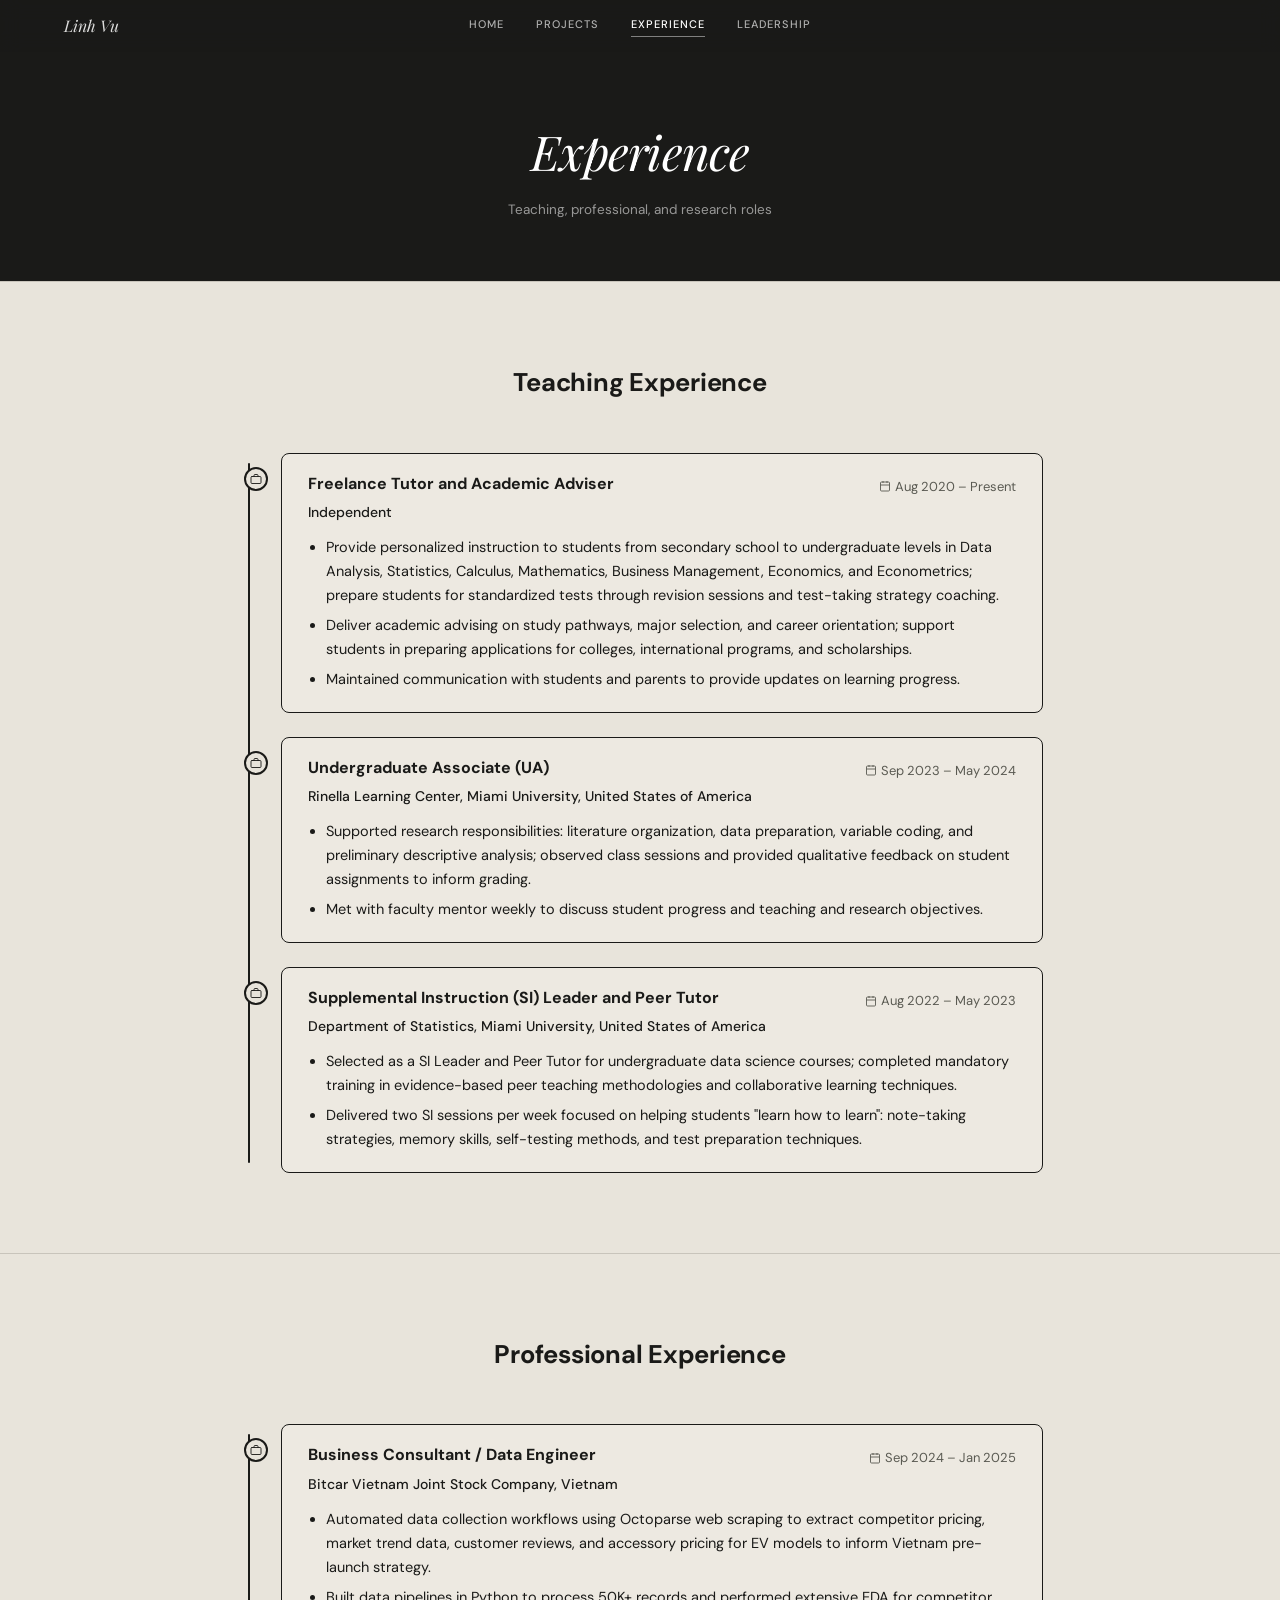
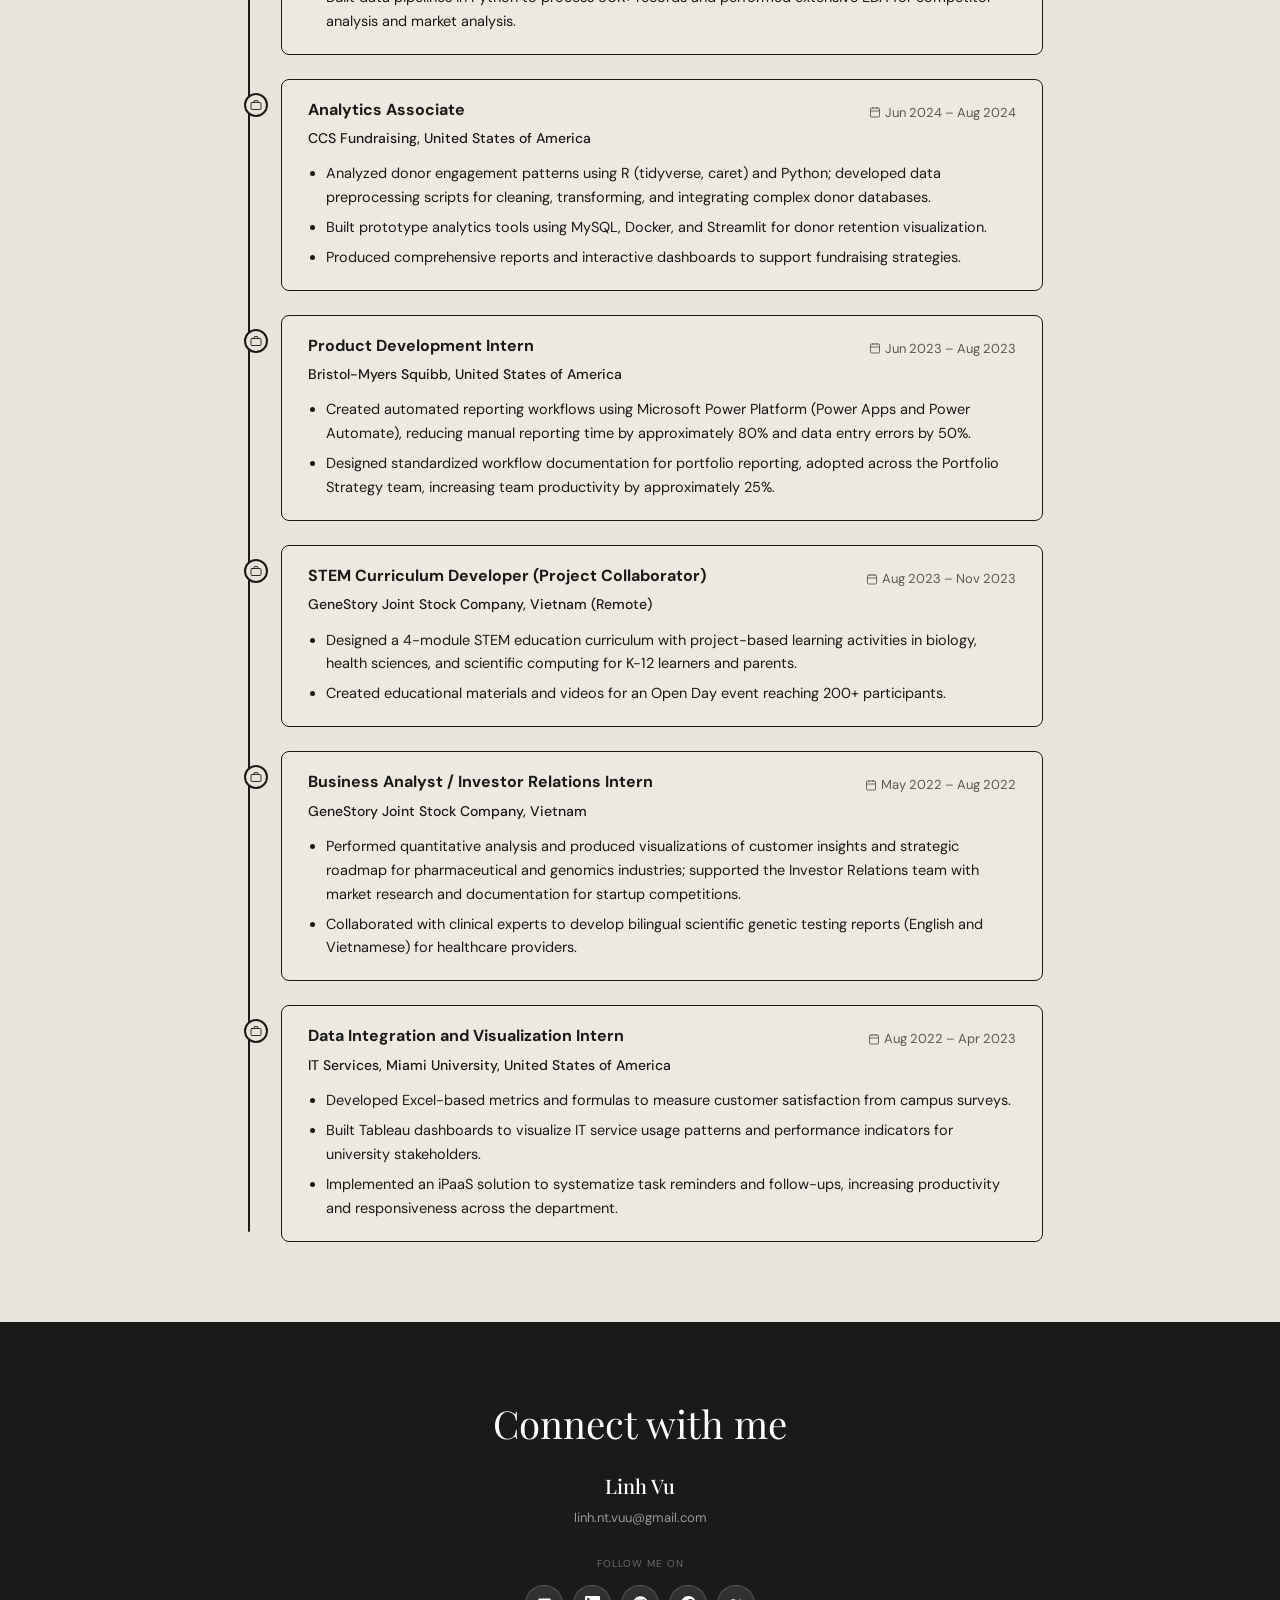
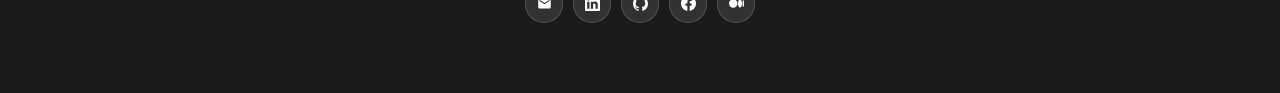
==== commit ea3206c6: "Correct spelling of 'Experience' in header" ====
--- a/experience.html
+++ b/experience.html
@@ -22,7 +22,7 @@
 </nav>
 
 <div class="page-hero">
-  <h1>Experi<em>ence</em></h1>
+  <h1><em>Experience</em></h1>
   <p>Teaching, professional, and research roles</p>
 </div>
 
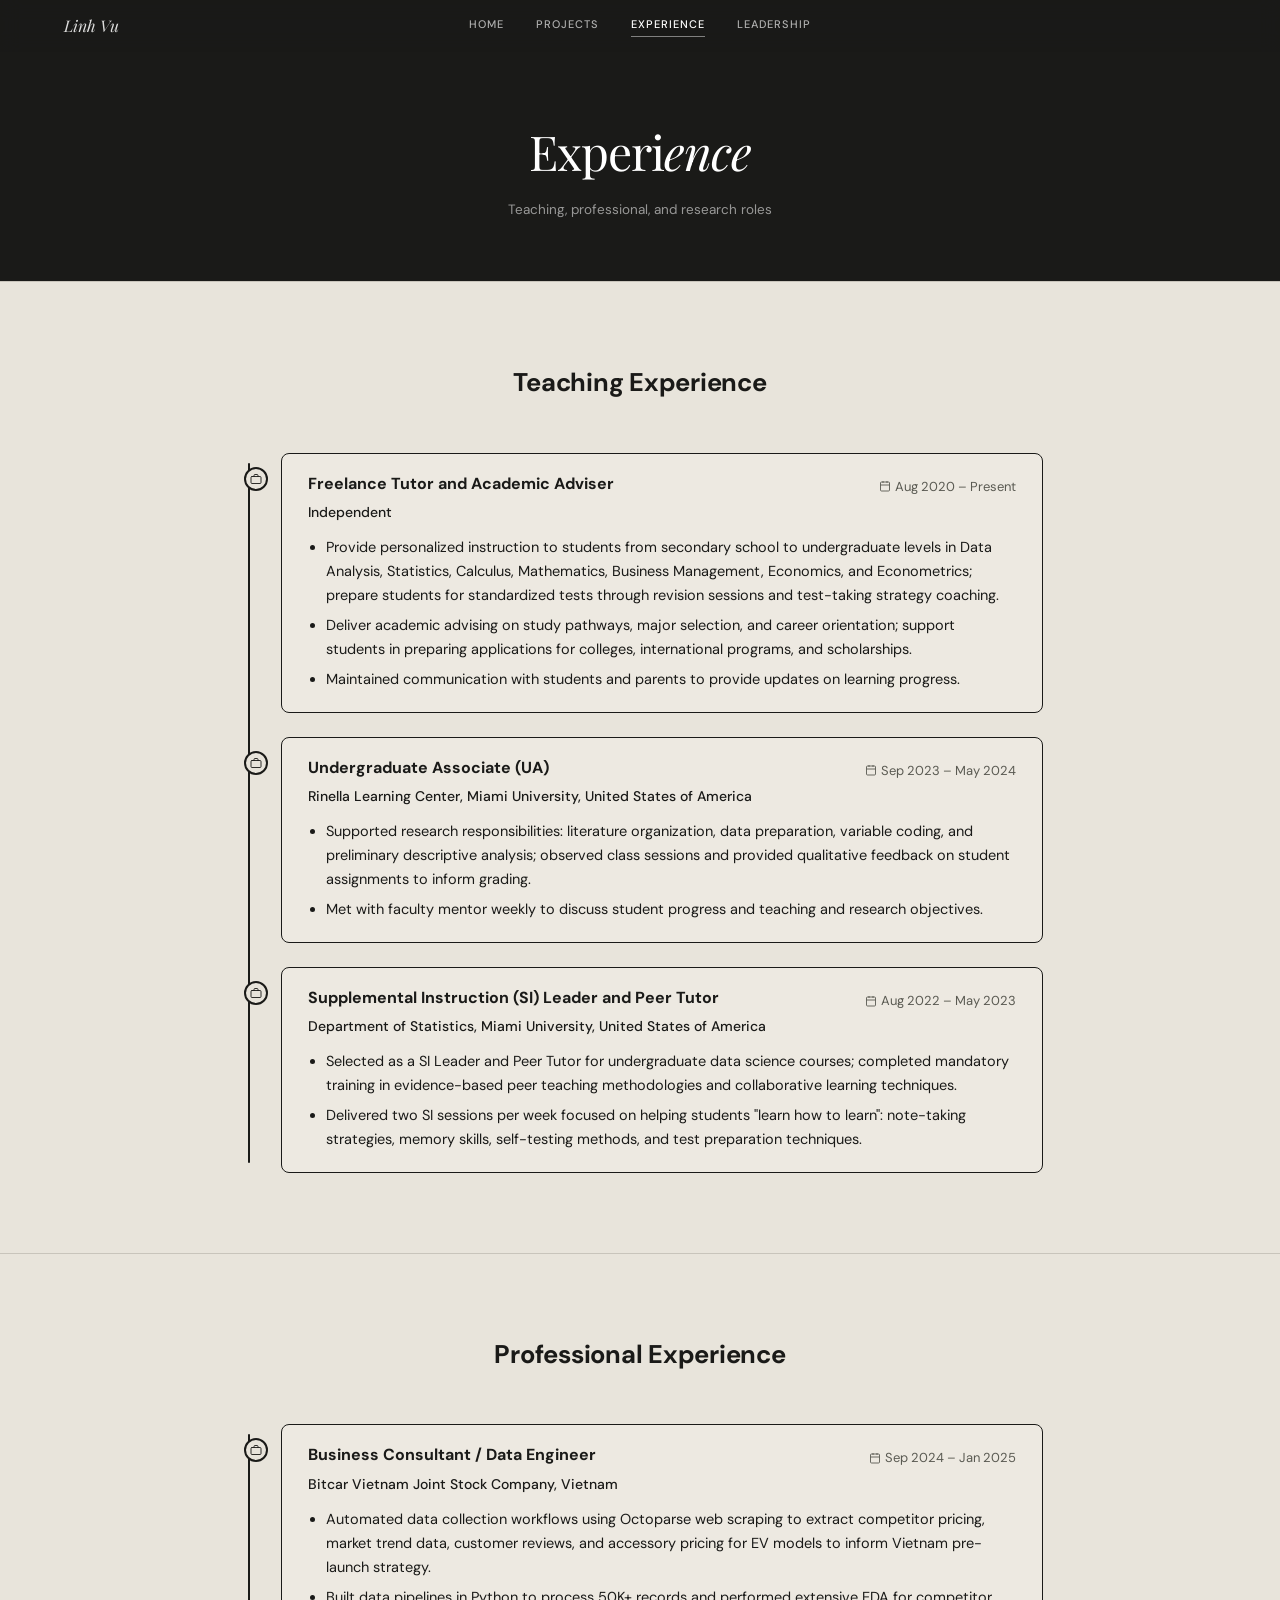
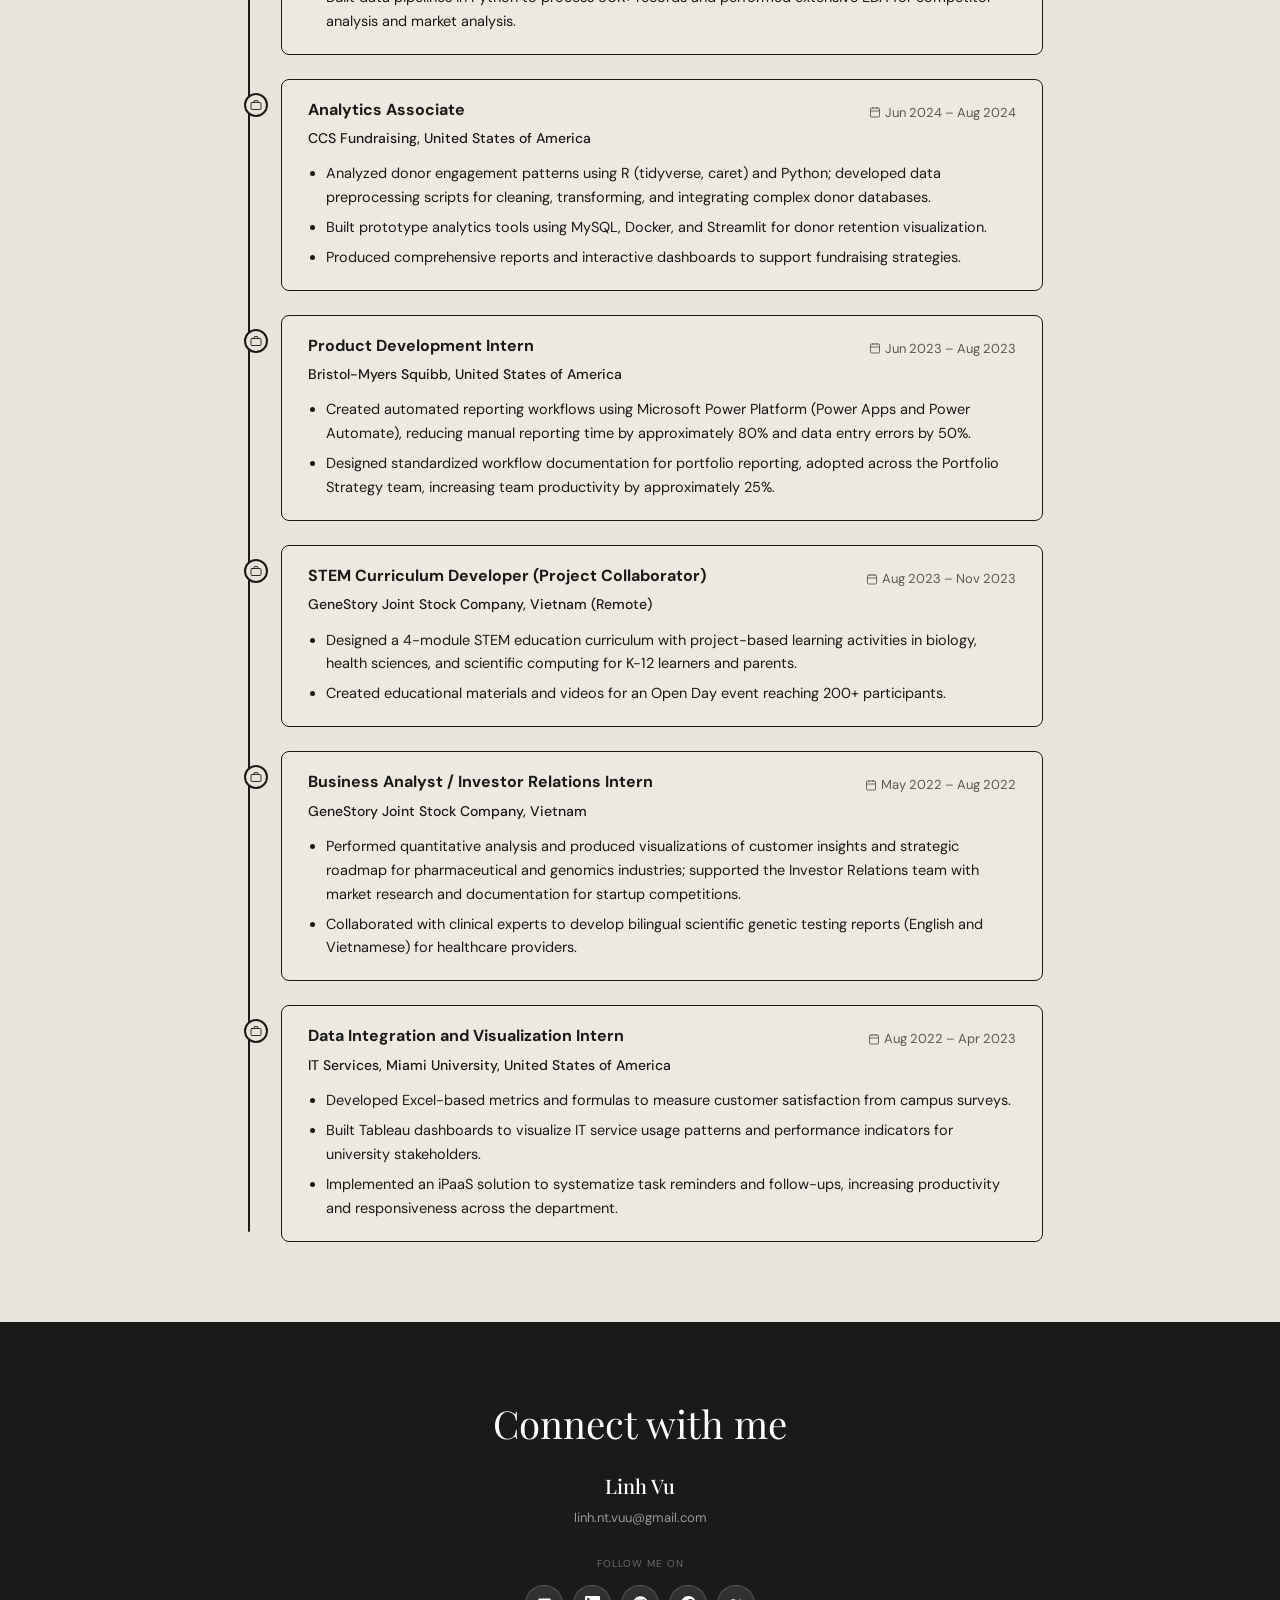
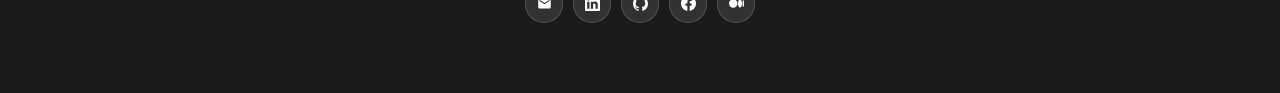
==== commit 5aa2141e: "Update heading text in experience.html" ====
--- a/experience.html
+++ b/experience.html
@@ -22,7 +22,7 @@
 </nav>
 
 <div class="page-hero">
-  <h1><em>Experience</em></h1>
+  <h1>Experi<em>ence</em></h1>
   <p>Teaching, professional, and research roles</p>
 </div>
 
